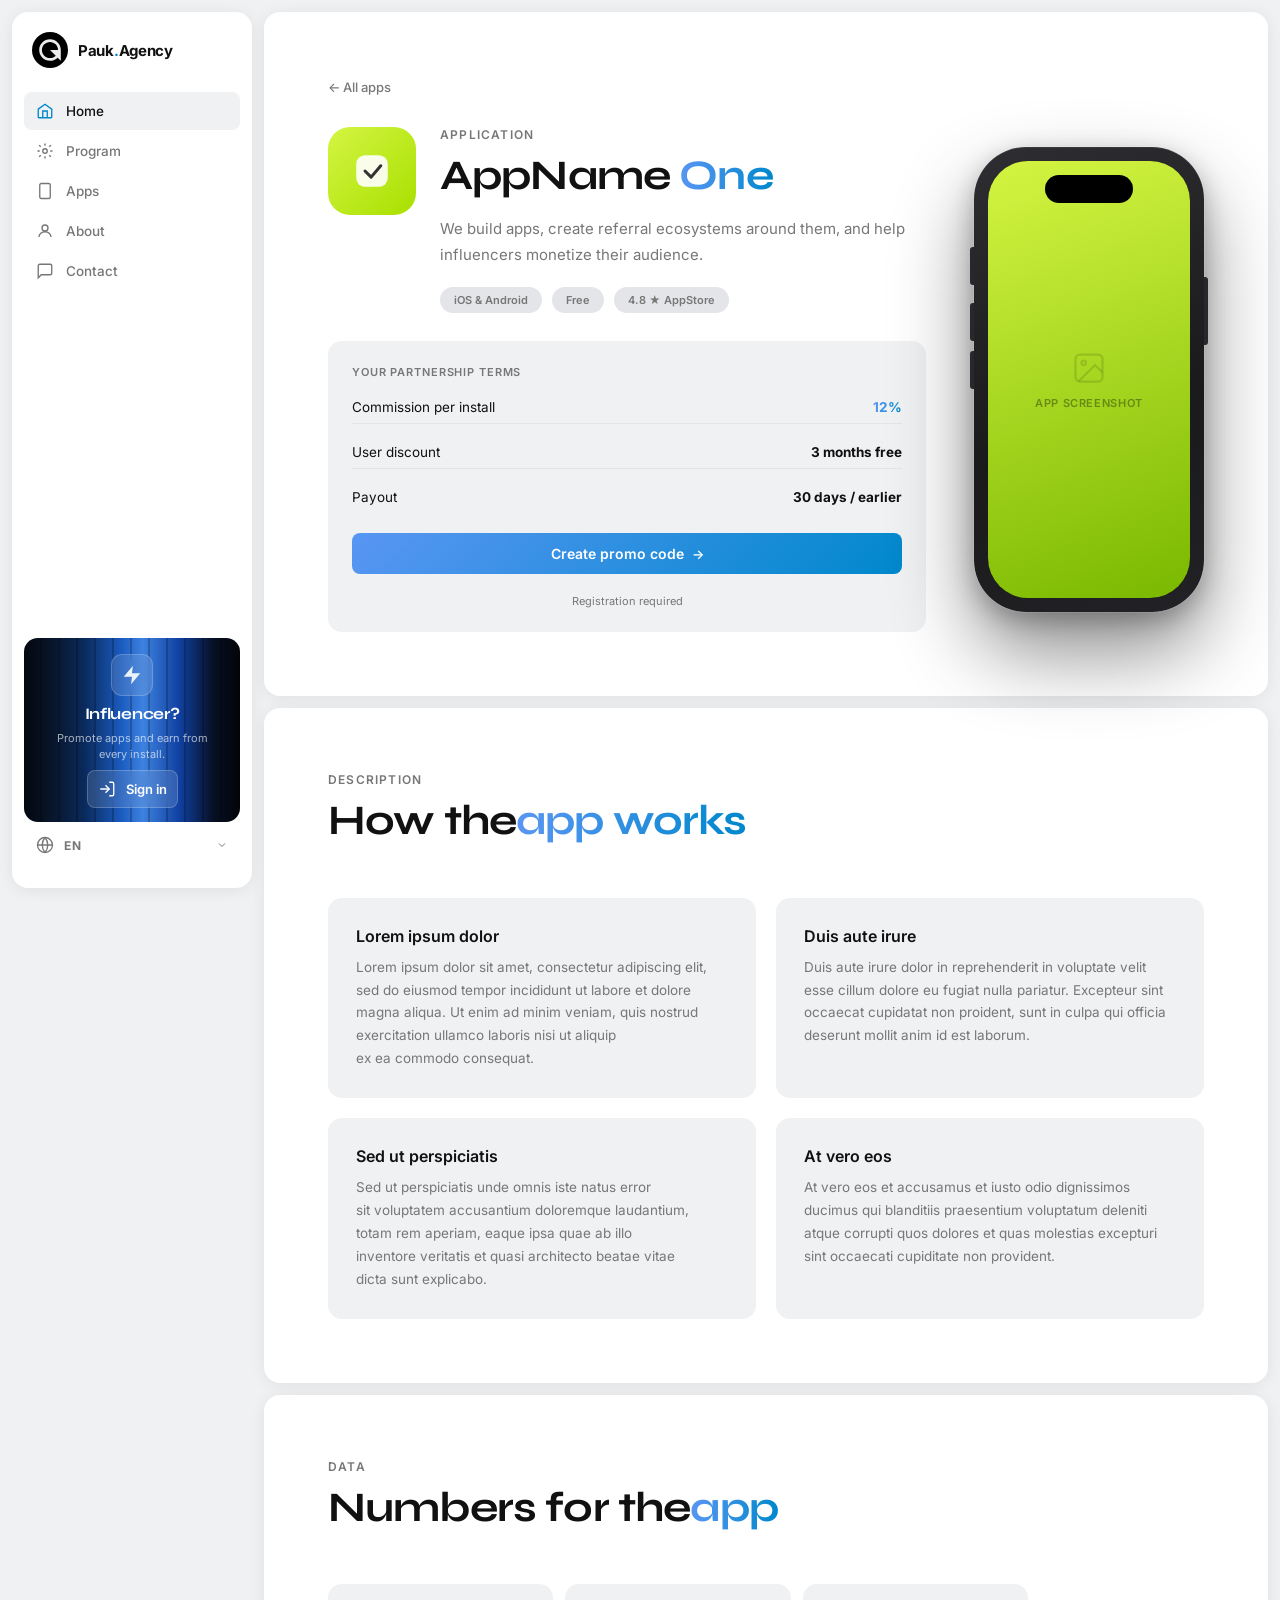
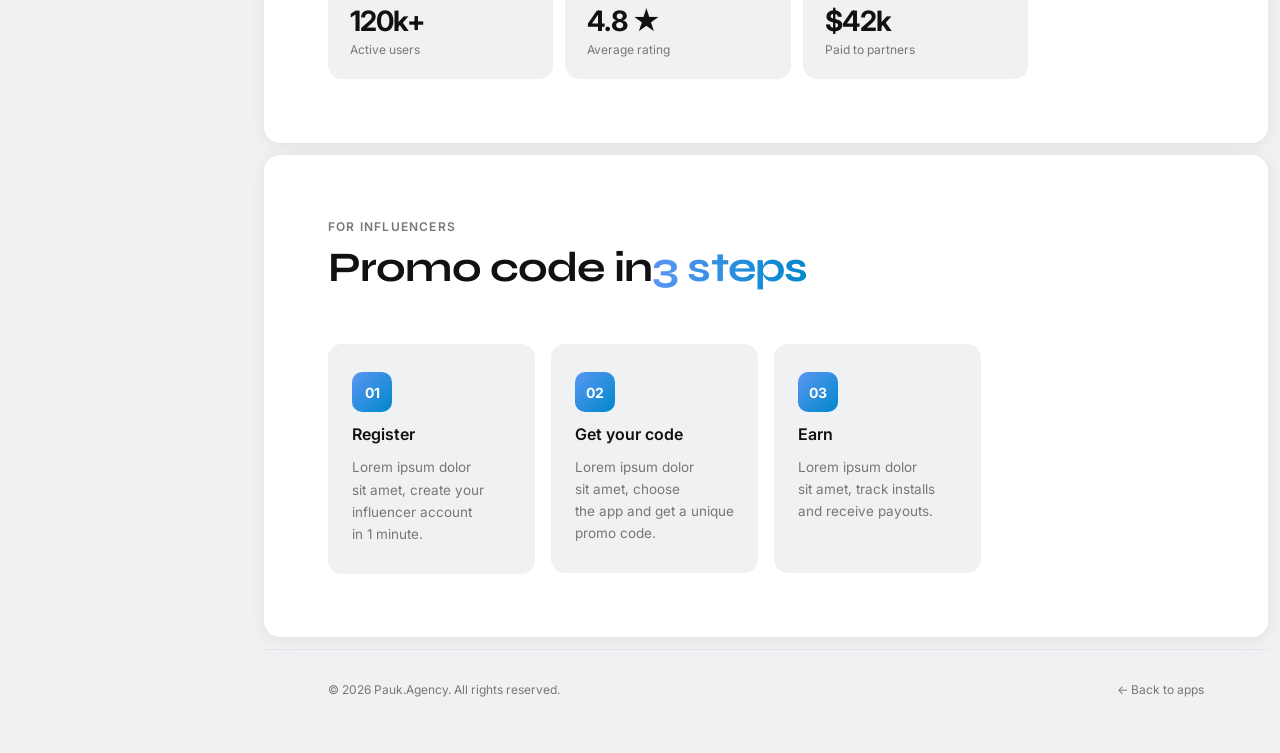
==== pages/app-detail.html @ e1226ea1 "app-detail: iPhone mockup right column, promo-block below title" ====
<!DOCTYPE html>
<html lang="ru">
<head>
  <meta charset="UTF-8" />
  <meta name="viewport" content="width=device-width, initial-scale=1.0" />
  <title>AppName One — Pauk.Agency</title>
  <link rel="stylesheet" href="../css/style.css" />
  <link href="https://fonts.googleapis.com/css2?family=Inter:wght@300;400;500;600;700&family=Syne:wght@600;700;800&display=swap" rel="stylesheet" />
</head>
<body>

  <aside class="sidebar" id="sidebar"></aside>
  <div class="sidebar-backdrop" id="sidebarBackdrop"></div>

  <button class="burger" id="burgerBtn"><span></span><span></span><span></span></button>

  <main class="main" id="main">

    <!-- APP HERO -->
    <section class="section app-detail-hero">
      <a href="apps.html" class="back-link" data-i18n="back_link">← Все приложения</a>
      <div class="app-detail-hero__inner">
        <div class="app-detail-hero__left">
          <div class="app-detail-hero__top">
            <div class="app-detail-icon" style="background:linear-gradient(135deg,#d4f542,#a8e000);">
              <svg viewBox="0 0 64 64" fill="none"><rect x="14" y="14" width="36" height="36" rx="10" fill="white" opacity=".9"/><path d="M24 32l7 7 11-13" stroke="#333" stroke-width="3.5" stroke-linecap="round" stroke-linejoin="round"/></svg>
            </div>
            <div>
              <p class="section__eyebrow" data-i18n="app_detail_eyebrow">Приложение</p>
              <h1 class="section__title">AppName <span class="accent-gradient">One</span></h1>
              <p class="app-detail-hero__desc" data-i18n="hero_sub">Lorem ipsum dolor sit amet, consectetur adipiscing elit, sed do eiusmod tempor incididunt ut labore et dolore magna aliqua. Ut enim ad minim veniam, quis nostrud exercitation.</p>
              <div style="display:flex;gap:10px;margin-top:20px;flex-wrap:wrap;">
                <span class="badge" style="padding:6px 14px;" data-i18n="app_detail_badge1">iOS & Android</span>
                <span class="badge" style="padding:6px 14px;" data-i18n="app_detail_badge2">Бесплатно</span>
                <span class="badge" style="padding:6px 14px;" data-i18n="app_detail_badge3">4.8 ★ AppStore</span>
              </div>
            </div>
          </div>
          <div class="promo-block">
            <p class="promo-block__label" data-i18n="promo_block_label">Ваши условия партнёрства</p>
            <div class="promo-block__row">
              <span data-i18n="promo_commission_label">Комиссия за установку</span>
              <strong class="accent-gradient" data-i18n="promo_commission_val">12%</strong>
            </div>
            <div class="promo-block__row">
              <span data-i18n="promo_discount_label">Скидка пользователю</span>
              <strong data-i18n="promo_discount_val">3 мес. бесплатно</strong>
            </div>
            <div class="promo-block__row">
              <span data-i18n="promo_payout_label">Выплата</span>
              <strong data-i18n="promo_payout_val">30 дней / раньше</strong>
            </div>
            <a href="login.html" class="btn btn--primary" style="width:100%;justify-content:center;margin-top:8px;" data-i18n="btn_create_promo">Создать промокод →</a>
            <p style="font-size:11px;color:var(--clr-text-muted);text-align:center;margin-top:8px;" data-i18n="promo_need_reg">Необходима регистрация</p>
          </div>
        </div>

        <div class="phone-mockup">
          <div class="phone-frame">
            <div class="phone-screen">
              <div class="phone-island"></div>
              <div class="phone-screenshot">
                <div class="phone-screenshot__placeholder" style="background:linear-gradient(160deg,#d4f542,#7ab800);">
                  <svg viewBox="0 0 24 24" fill="none" stroke="currentColor" stroke-width="1.5"><rect x="3" y="3" width="18" height="18" rx="3"/><circle cx="8.5" cy="8.5" r="1.5"/><path d="M21 15l-5-5L5 21"/></svg>
                  <span>App Screenshot</span>
                </div>
              </div>
            </div>
          </div>
        </div>

      </div>
    </section>

    <!-- APP DESCRIPTION -->
    <section class="section">
      <div class="section__header">
        <p class="section__eyebrow" data-i18n="how_app_eyebrow">Описание</p>
        <h2 class="section__title"><span data-i18n="how_app_title">Как работает </span><span class="accent-gradient" data-i18n="how_app_title_accent">приложение</span></h2>
      </div>
      <div class="app-detail-features">
        <div class="feature-block">
          <h3 data-i18n="feat1_title">Lorem ipsum dolor</h3>
          <p data-i18n="feat1_text">Lorem ipsum dolor sit amet, consectetur adipiscing elit, sed do eiusmod tempor incididunt ut labore et dolore magna aliqua. Ut enim ad minim veniam, quis nostrud exercitation ullamco laboris nisi ut aliquip ex ea commodo consequat.</p>
        </div>
        <div class="feature-block">
          <h3 data-i18n="feat2_title">Duis aute irure</h3>
          <p data-i18n="feat2_text">Duis aute irure dolor in reprehenderit in voluptate velit esse cillum dolore eu fugiat nulla pariatur. Excepteur sint occaecat cupidatat non proident, sunt in culpa qui officia deserunt mollit anim id est laborum.</p>
        </div>
        <div class="feature-block">
          <h3 data-i18n="feat3_title">Sed ut perspiciatis</h3>
          <p data-i18n="feat3_text">Sed ut perspiciatis unde omnis iste natus error sit voluptatem accusantium doloremque laudantium, totam rem aperiam, eaque ipsa quae ab illo inventore veritatis et quasi architecto beatae vitae dicta sunt explicabo.</p>
        </div>
        <div class="feature-block">
          <h3 data-i18n="feat4_title">At vero eos</h3>
          <p data-i18n="feat4_text">At vero eos et accusamus et iusto odio dignissimos ducimus qui blanditiis praesentium voluptatum deleniti atque corrupti quos dolores et quas molestias excepturi sint occaecati cupiditate non provident.</p>
        </div>
      </div>
    </section>

    <!-- APP STATS -->
    <section class="section">
      <div class="section__header">
        <p class="section__eyebrow" data-i18n="data_eyebrow">Данные</p>
        <h2 class="section__title"><span data-i18n="data_title">Цифры по </span><span class="accent-gradient" data-i18n="data_title_accent">приложению</span></h2>
      </div>
      <div class="hero__stats" style="grid-template-columns:repeat(3,1fr);max-width:700px;">
        <div class="stat-card"><span class="stat-card__num">120k+</span><span class="stat-card__label" data-i18n="stat_users_label">Активных пользователей</span></div>
        <div class="stat-card"><span class="stat-card__num">4.8 ★</span><span class="stat-card__label" data-i18n="stat_rating_label">Средняя оценка</span></div>
        <div class="stat-card"><span class="stat-card__num">$42k</span><span class="stat-card__label" data-i18n="stat_paid_app_label">Выплачено партнёрам</span></div>
      </div>
    </section>

    <!-- HOW PROMO WORKS -->
    <section class="section">
      <div class="section__header">
        <p class="section__eyebrow" data-i18n="influencer_eyebrow">Для инфлюенсеров</p>
        <h2 class="section__title"><span data-i18n="influencer_title">Промокод в </span><span class="accent-gradient" data-i18n="influencer_title_accent">3 шага</span></h2>
      </div>
      <div class="steps">
        <div class="step-card"><div class="step-card__num accent-gradient-bg">01</div><h3 class="step-card__title" data-i18n="step_reg_title">Зарегистрируйтесь</h3><p class="step-card__text" data-i18n="step_reg_text">Lorem ipsum dolor sit amet, создайте аккаунт инфлюенсера за 1 минуту.</p></div>
        <div class="step-card"><div class="step-card__num accent-gradient-bg">02</div><h3 class="step-card__title" data-i18n="step_code_title">Сгенерируйте код</h3><p class="step-card__text" data-i18n="step_code_text">Lorem ipsum dolor sit amet, выберите приложение и получите уникальный промокод.</p></div>
        <div class="step-card"><div class="step-card__num accent-gradient-bg">03</div><h3 class="step-card__title" data-i18n="step_earn_title">Зарабатывайте</h3><p class="step-card__text" data-i18n="step_earn_text">Lorem ipsum dolor sit amet, следите за установками и получайте выплаты.</p></div>
      </div>
    </section>

    <footer class="footer">
      <span data-i18n="footer_rights">© 2026 Pauk.Agency. Все права защищены.</span>
      <a href="apps.html" style="color:var(--clr-text-muted);" data-i18n="footer_back">← Назад к приложениям</a>
    </footer>

  </main>

  <script src="../js/sidebar.js"></script>
  <script src="../js/i18n.js"></script>
  <script src="../js/main.js"></script>
</body>
</html>
---- css/style.css ----
/* ============================================================
   PAUK.AGENCY — Main Stylesheet
   ============================================================ */

/* ---- TOKENS ---- */
:root {
  --sidebar-w: 240px;
  --sidebar-w-collapsed: 72px;

  --clr-bg: #f0f1f3;
  --clr-card: #ffffff;
  --clr-surface: #f0f1f3;
  --clr-surface-2: #e4e5e8;
  --clr-border: #e4e5e8;
  --clr-text: #111111;
  --clr-text-muted: #777777;

  --clr-accent-a: #5996f3;
  --clr-accent-b: #0088cc;
  --gradient-accent: linear-gradient(90deg, var(--clr-accent-a) 0%, var(--clr-accent-b) 100%);
  --gradient-accent-diag: linear-gradient(135deg, var(--clr-accent-a) 0%, var(--clr-accent-b) 100%);

  --font: 'Inter', system-ui, sans-serif;
  --font-heading: 'Syne', system-ui, sans-serif;

  --radius: 14px;
  --radius-sm: 8px;
  --transition: 0.22s ease;
}

/* ---- RESET ---- */
*, *::before, *::after { box-sizing: border-box; margin: 0; padding: 0; }
html { scroll-behavior: smooth; }
body {
  font-family: var(--font);
  background: var(--clr-bg);
  color: var(--clr-text);
  min-height: 100vh;
  display: flex;
  overflow-x: hidden;
}
a { text-decoration: none; color: inherit; }

/* ---- TYPOGRAPHY: prevent orphans/widows ---- */
p, li, h1, h2, h3, h4, h5 { text-wrap: pretty; }
img, svg { display: block; }
button { cursor: pointer; border: none; background: none; font-family: var(--font); }

/* ============================================================
   SIDEBAR
   ============================================================ */
.sidebar {
  position: fixed;
  top: 12px; left: 12px;
  width: var(--sidebar-w);
  height: calc(100vh - 24px);
  background: var(--clr-card);
  border-radius: 16px;
  box-shadow: 0 2px 16px rgba(0,0,0,0.07);
  display: flex;
  flex-direction: column;
  padding: 20px 0 24px;
  z-index: 100;
  overflow: hidden;
}

/* Logo */
.sidebar__logo {
  display: flex;
  align-items: center;
  gap: 10px;
  padding: 0 20px 24px;
  white-space: nowrap;
  overflow: hidden;
}

.logo-mark {
  flex-shrink: 0;
  width: 36px;
  height: 36px;
  object-fit: contain;
  display: block;
}

.logo-text {
  font-size: 15px;
  font-weight: 700;
  letter-spacing: -0.3px;
}
.logo-dot { color: var(--clr-accent-b); }

/* Nav */
.sidebar__nav {
  display: flex;
  flex-direction: column;
  gap: 2px;
  padding: 0 12px;
  flex: 1;
}

.nav-item {
  display: flex;
  align-items: center;
  gap: 12px;
  padding: 10px 12px;
  border-radius: var(--radius-sm);
  color: var(--clr-text-muted);
  font-size: 13.5px;
  font-weight: 500;
  transition: background var(--transition), color var(--transition);
  white-space: nowrap;
  overflow: hidden;
}

.nav-item:hover {
  background: var(--clr-surface);
  color: var(--clr-text);
}

.nav-item.active {
  background: var(--clr-surface);
  color: var(--clr-text);
}

.nav-item.active .nav-icon {
  stroke: var(--clr-accent-b);
}

.nav-icon {
  flex-shrink: 0;
  width: 18px;
  height: 18px;
}

.nav-label {
  flex: 1;
}

/* Divider */
.sidebar__divider {
  height: 1px;
  background: var(--clr-border);
  margin: 16px 20px;
}

/* Influencer block */
.sidebar__influencer {
  margin: 0 12px;
  padding: 16px 14px 14px;
  background: none;
  border-radius: var(--radius);
  overflow: hidden;
  position: relative;
  flex-shrink: 0;
  display: flex;
  flex-direction: column;
  align-items: center;
  text-align: center;
  gap: 8px;
}

.sidebar__influencer::before {
  content: '';
  position: absolute;
  inset: 0;
  z-index: 0;
  background:
    linear-gradient(transparent, transparent),
    repeating-linear-gradient(
      90deg,
      transparent 0px,
      transparent 16px,
      rgba(0,0,0,0.22) 16px,
      rgba(0,0,0,0.22) 18px
    ),
    linear-gradient(
      90deg,
      #04080f 0%,
      #081428 12%,
      #0a2a5c 28%,
      #1a5bbf 45%,
      #3d82e0 55%,
      #1040a0 72%,
      #060f22 88%,
      #020509 100%
    );
  background-position: 0 0, 0 0, 0 0;
  animation: stripes-drift 1s linear infinite;
}

.sidebar__influencer > * {
  position: relative;
  z-index: 1;
}

.influencer__icon {
  width: 42px;
  height: 42px;
  background: rgba(255,255,255,0.12);
  backdrop-filter: blur(6px);
  -webkit-backdrop-filter: blur(6px);
  border: 1px solid rgba(255,255,255,0.18);
  border-radius: 11px;
  display: flex;
  align-items: center;
  justify-content: center;
  flex-shrink: 0;
}

.sidebar__influencer-label {
  font-family: var(--font-heading);
  font-size: 16px;
  font-weight: 700;
  color: #fff;
  letter-spacing: -0.3px;
  line-height: 1.2;
}

.sidebar__influencer-desc {
  font-size: 11px;
  color: rgba(255,255,255,0.65);
  line-height: 1.4;
}

.btn-login {
  display: flex;
  align-items: center;
  gap: 10px;
  padding: 9px 10px;
  border-radius: var(--radius-sm);
  background: rgba(255,255,255,0.12);
  border: 1px solid rgba(255,255,255,0.20);
  backdrop-filter: blur(6px);
  -webkit-backdrop-filter: blur(6px);
  color: #fff;
  font-size: 13px;
  font-weight: 600;
  white-space: nowrap;
  overflow: hidden;
  transition: background var(--transition);
}
.btn-login svg { stroke: #fff; flex-shrink: 0; }
.btn-login:hover { background: rgba(255,255,255,0.24); }

/* ============================================================
   MAIN CONTENT
   ============================================================ */
.main {
  margin: 12px 12px 12px calc(var(--sidebar-w) + 24px);
  flex: 1;
  min-width: 0;
  display: flex;
  flex-direction: column;
  gap: 12px;
  padding-bottom: 12px;
  background: transparent;
}

.section {
  padding: 64px 64px;
  background: var(--clr-card);
  border-radius: 16px;
  box-shadow: 0 2px 16px rgba(0,0,0,0.07);
}

.section:last-of-type { margin-bottom: 0; }

/* ============================================================
   ACCENT UTILITIES
   ============================================================ */
.accent-gradient {
  background: var(--gradient-accent);
  -webkit-background-clip: text;
  -webkit-text-fill-color: transparent;
  background-clip: text;
}

.accent-gradient-bg {
  background: var(--gradient-accent-diag);
  -webkit-background-clip: unset !important;
  -webkit-text-fill-color: unset !important;
  background-clip: unset !important;
  color: #fff !important;
}

/* ============================================================
   BUTTONS
   ============================================================ */
.btn {
  display: inline-flex;
  align-items: center;
  justify-content: center;
  gap: 8px;
  padding: 12px 24px;
  border-radius: var(--radius-sm);
  font-size: 14px;
  font-weight: 600;
  transition: opacity var(--transition), filter var(--transition);
}
.btn:hover { opacity: 0.92; filter: brightness(1.08); }
.btn:active { opacity: 0.8; filter: brightness(0.95); }

/* Arrow nudge on navigation link-buttons */
a.btn::after {
  content: '\2192';
  font-size: 13px;
  display: inline-block;
  transition: transform var(--transition);
}
a.btn:hover::after { transform: translateX(4px); }

.btn--primary {
  background: var(--gradient-accent-diag);
  color: #fff;
}

.btn--ghost {
  background: transparent;
  color: var(--clr-text);
  border: 1px solid var(--clr-border);
}
.btn--ghost:hover { background: var(--clr-surface); opacity: 1; }

/* ============================================================
   SECTION HEADER
   ============================================================ */
.section__header {
  max-width: 620px;
  margin-bottom: 52px;
}

.section__eyebrow {
  font-size: 12px;
  font-weight: 600;
  letter-spacing: 0.1em;
  text-transform: uppercase;
  color: var(--clr-text-muted);
  margin-bottom: 10px;
}

.section__title {
  font-family: var(--font-heading);
  font-size: clamp(28px, 3.5vw, 42px);
  font-weight: 700;
  line-height: 1.15;
  letter-spacing: -0.02em;
  margin-bottom: 16px;
}

.section__desc {
  font-size: 15px;
  color: var(--clr-text-muted);
  line-height: 1.7;
}

/* ============================================================
   HERO
   ============================================================ */
.hero {
  display: flex;
  flex-direction: column;
  gap: 24px;
  position: relative;
  overflow: hidden;
  background: none;
  color: #fff;
}

/* ---- Hero animated background ---- */
.hero::before {
  content: '';
  position: absolute;
  inset: 0;
  z-index: 0;
  border-radius: inherit;
  background:
    /* Text legibility: darken the area where text sits */
    linear-gradient(to right, rgba(0,0,0,0.42) 0%, rgba(0,0,0,0.18) 40%, transparent 68%),
    /* Vertical stripe texture */
    repeating-linear-gradient(
      90deg,
      transparent 0px,
      transparent 16px,
      rgba(0,0,0,0.22) 16px,
      rgba(0,0,0,0.22) 18px
    ),
    /* Main colour gradient */
    linear-gradient(
      90deg,
      #04080f 0%,
      #081428 12%,
      #0a2a5c 28%,
      #1a5bbf 45%,
      #3d82e0 55%,
      #1040a0 72%,
      #060f22 88%,
      #020509 100%
    );
  background-position: 0 0, 0 0, 0 0;
  animation: stripes-drift 1s linear infinite;
}

@keyframes stripes-drift {
  from { background-position: 0 0,   0 0, 0 0; }
  to   { background-position: 0 0, 18px 0, 0 0; }
}

/* Lift all hero content above pseudo-elements */
.hero > * {
  position: relative;
  z-index: 1;
}

/* ---- Hero dark-skin overrides ---- */
.hero .hero__tag {
  background: rgba(255,255,255,0.13);
  color: rgba(255,255,255,0.72);
  border: 1px solid rgba(255,255,255,0.15);
}

.hero .hero__sub {
  color: rgba(255,255,255,0.68);
}

.hero .stat-card {
  background: rgba(255,255,255,0.09);
  border: 1px solid rgba(255,255,255,0.14);
  backdrop-filter: blur(4px);
}

.hero .stat-card__num { color: #fff; }
.hero .stat-card__label { color: rgba(255,255,255,0.55); }

.hero .btn--ghost {
  color: rgba(255,255,255,0.88);
  border-color: rgba(255,255,255,0.3);
}
.hero .btn--ghost:hover {
  background: rgba(255,255,255,0.12);
  border-color: rgba(255,255,255,0.5);
  opacity: 1;
}

/* ---- Highlighter ---- */
.hero__marker {
  display: inline;
  color: #fff;
  -webkit-text-fill-color: #fff;
  background: linear-gradient(rgba(89,150,243,0.42), rgba(89,150,243,0.42)) no-repeat left center;
  background-size: 0% 100%;
  -webkit-box-decoration-break: clone;
  box-decoration-break: clone;
  padding: 3px 10px 5px;
  border-radius: 5px;
  animation: highlighter-sweep 0.55s cubic-bezier(0.4, 0, 0.2, 1) forwards 0.5s;
}

@keyframes highlighter-sweep {
  to { background-size: 100% 100%; }
}

.hero__tag {
  display: inline-block;
  padding: 5px 14px;
  border-radius: 100px;
  background: var(--clr-surface);
  font-size: 11px;
  font-weight: 600;
  letter-spacing: 0.12em;
  text-transform: uppercase;
  color: var(--clr-text-muted);
  width: fit-content;
}

.hero__title {
  font-family: var(--font-heading);
  font-size: clamp(24px, 3.5vw, 46px);
  font-weight: 700;
  line-height: 1.15;
  letter-spacing: -0.02em;
  max-width: 900px;
}

.hero__sub {
  max-width: 520px;
  font-size: 16px;
  color: var(--clr-text-muted);
  line-height: 1.7;
}

.hero__actions {
  display: flex;
  gap: 12px;
  flex-wrap: wrap;
}

.hero__stats {
  display: grid;
  grid-template-columns: repeat(4, 1fr);
  gap: 12px;
  margin-top: 12px;
}

.stat-card {
  background: var(--clr-surface);
  border-radius: var(--radius);
  padding: 20px 22px;
  display: flex;
  flex-direction: column;
  gap: 4px;
}

.stat-card__num {
  font-size: 28px;
  font-weight: 700;
  letter-spacing: -0.03em;
}

.stat-card__label {
  font-size: 12px;
  color: var(--clr-text-muted);
  line-height: 1.4;
}

/* ============================================================
   STEPS
   ============================================================ */
.steps {
  display: grid;
  grid-template-columns: repeat(4, 1fr);
  gap: 16px;
}

.step-card {
  background: var(--clr-surface);
  border-radius: var(--radius);
  padding: 28px 24px;
  display: flex;
  flex-direction: column;
  gap: 12px;
  transition: transform var(--transition);
}

.step-card:hover { transform: translateY(-3px); }

.step-card__num {
  display: inline-flex;
  align-items: center;
  justify-content: center;
  width: 40px;
  height: 40px;
  border-radius: 10px;
  font-size: 14px;
  font-weight: 700;
}

.step-card__title {
  font-size: 16px;
  font-weight: 600;
}

.step-card__text {
  font-size: 13.5px;
  color: var(--clr-text-muted);
  line-height: 1.65;
}

.step-card__arrow { display: none; }

/* ============================================================
   APPS GRID
   ============================================================ */
.apps-grid {
  display: grid;
  grid-template-columns: repeat(2, 1fr);
  gap: 16px;
}

.app-card {
  background: var(--clr-surface);
  border-radius: var(--radius);
  overflow: hidden;
  display: flex;
  align-items: stretch;
  min-height: 350px;
  transition: transform var(--transition), box-shadow var(--transition);
}

.app-card:hover {
  transform: translateY(-3px);
  box-shadow: 0 12px 40px rgba(0,0,0,0.07);
}

/* Vertical photo column */
.app-card__photo {
  flex-shrink: 0;
  width: 250px;
  display: flex;
  align-items: center;
  justify-content: center;
}

.app-card__photo svg {
  width: 60px;
  height: 60px;
}

.app-card__photo--ghost {
  background: var(--clr-surface-2);
  color: var(--clr-text-muted);
}

.app-card__body {
  flex: 1;
  padding: 22px 22px 20px;
  display: flex;
  flex-direction: column;
  gap: 8px;
  min-width: 0;
}

.app-card__name {
  font-size: 16px;
  font-weight: 700;
  letter-spacing: -0.01em;
}

.app-card__desc {
  font-size: 13px;
  color: var(--clr-text-muted);
  line-height: 1.6;
  flex: 1;
}

.app-card__footer {
  display: flex;
  align-items: center;
  justify-content: space-between;
  margin-top: 4px;
}

.app-card__more {
  font-size: 13px;
  font-weight: 600;
  color: var(--clr-accent-b);
  transition: color var(--transition);
}

.app-card:hover .app-card__more { color: var(--clr-accent-a); }

.app-card__platforms {
  display: flex;
  gap: 5px;
}

.platform-badge {
  width: 26px;
  height: 26px;
  background: var(--clr-surface-2);
  border-radius: 7px;
  display: flex;
  align-items: center;
  justify-content: center;
  color: var(--clr-text-muted);
}

.platform-badge svg { width: 14px; height: 14px; }

/* Backward compat */
.badge {
  display: inline-flex;
  padding: 3px 10px;
  border-radius: 100px;
  font-size: 11px;
  font-weight: 600;
  background: var(--clr-surface-2);
  color: var(--clr-text-muted);
}

.app-card--cta {
  border: 1.5px dashed var(--clr-border);
  background: transparent;
}

/* ---- Partner/CTA card ---- */
.app-card--partner {
  background: none;
  border: none;
  position: relative;
  cursor: default;
}

.app-card--partner::before {
  content: '';
  position: absolute;
  inset: 0;
  z-index: 0;
  border-radius: inherit;
  background:
    linear-gradient(to right, rgba(0,0,0,0.45) 0%, rgba(0,0,0,0.15) 45%, transparent 70%),
    repeating-linear-gradient(
      90deg,
      transparent 0px,
      transparent 16px,
      rgba(0,0,0,0.22) 16px,
      rgba(0,0,0,0.22) 18px
    ),
    linear-gradient(
      90deg,
      #04080f 0%,
      #081428 12%,
      #0a2a5c 28%,
      #1a5bbf 45%,
      #3d82e0 55%,
      #1040a0 72%,
      #060f22 88%,
      #020509 100%
    );
  background-position: 0 0, 0 0, 0 0;
  animation: stripes-drift 1s linear infinite;
}

.app-card--partner > * {
  position: relative;
  z-index: 1;
}

.app-card__photo--partner {
  width: 250px;
  flex-shrink: 0;
  color: rgba(255,255,255,0.6);
}

.partner-title {
  color: #fff !important;
  font-family: var(--font-heading) !important;
  font-size: 20px !important;
  font-weight: 700 !important;
  line-height: 1.25 !important;
  letter-spacing: -0.02em !important;
}

.partner-desc {
  color: rgba(255,255,255,0.6) !important;
}

.partner-form {
  display: flex;
  flex-direction: column;
  gap: 7px;
  margin-top: 2px;
}

.partner-input {
  width: 100%;
  padding: 9px 14px;
  border-radius: var(--radius-sm);
  background: rgba(255,255,255,0.10);
  border: 1px solid rgba(255,255,255,0.18);
  backdrop-filter: blur(6px);
  -webkit-backdrop-filter: blur(6px);
  color: #fff;
  font-family: var(--font);
  font-size: 13px;
  outline: none;
  transition: border-color var(--transition), background var(--transition);
}

.partner-input::placeholder { color: rgba(255,255,255,0.42); }
.partner-input:focus {
  border-color: rgba(255,255,255,0.48);
  background: rgba(255,255,255,0.16);
}

.partner-btn {
  width: 100%;
  padding: 10px;
  border-radius: var(--radius-sm);
  background: var(--gradient-accent-diag);
  color: #fff;
  font-family: var(--font);
  font-size: 13px;
  font-weight: 700;
  border: none;
  cursor: pointer;
  box-shadow: 0 4px 18px rgba(89,150,243,0.45);
  transition: opacity var(--transition), filter var(--transition);
}
.partner-btn:hover { opacity: 0.88; filter: brightness(1.12); }

/* ============================================================
   BENEFITS
   ============================================================ */
.benefits-grid {
  display: grid;
  grid-template-columns: repeat(4, 1fr);
  gap: 16px;
}

.benefit-card {
  background: var(--clr-surface);
  border-radius: var(--radius);
  padding: 28px 24px;
  display: flex;
  flex-direction: column;
  gap: 14px;
  transition: transform var(--transition);
}

.benefit-card:hover { transform: translateY(-3px); }

.benefit-card__icon {
  width: 40px;
  height: 40px;
  display: flex;
  align-items: center;
  justify-content: center;
  background: var(--clr-surface-2);
  border-radius: 10px;
}

.benefit-card__icon svg {
  width: 20px;
  height: 20px;
}

.benefit-card h3 {
  font-size: 15px;
  font-weight: 600;
  line-height: 1.35;
}

.benefit-card p {
  font-size: 13px;
  color: var(--clr-text-muted);
  line-height: 1.65;
}

/* ============================================================
   CONTACT
   ============================================================ */
.section--dark {
  background: none;
  color: #fff;
  position: relative;
  overflow: hidden;
  padding-bottom: 0;
}

.section--dark::before {
  content: '';
  position: absolute;
  inset: 0;
  z-index: 0;
  border-radius: inherit;
  background:
    linear-gradient(to right, rgba(0,0,0,0.42) 0%, rgba(0,0,0,0.18) 40%, transparent 68%),
    repeating-linear-gradient(
      90deg,
      transparent 0px,
      transparent 16px,
      rgba(0,0,0,0.22) 16px,
      rgba(0,0,0,0.22) 18px
    ),
    linear-gradient(
      90deg,
      #04080f 0%,
      #081428 12%,
      #0a2a5c 28%,
      #1a5bbf 45%,
      #3d82e0 55%,
      #1040a0 72%,
      #060f22 88%,
      #020509 100%
    );
  background-position: 0 0, 0 0, 0 0;
  animation: stripes-drift 1s linear infinite;
}

.section--dark > * {
  position: relative;
  z-index: 1;
}

.contact__eyebrow {
  color: rgba(255,255,255,0.55) !important;
  border-color: rgba(255,255,255,0.2);
}

.contact__title {
  color: #fff;
}

.contact__accent {
  background: var(--gradient-accent);
  -webkit-background-clip: text;
  -webkit-text-fill-color: transparent;
  background-clip: text;
}

.contact__desc {
  color: rgba(255,255,255,0.62);
}

.contact__email-btn {
  background: rgba(255,255,255,0.12);
  color: #fff;
  border: 1px solid rgba(255,255,255,0.25);
  backdrop-filter: blur(6px);
  -webkit-backdrop-filter: blur(6px);
}
.contact__email-btn:hover {
  background: rgba(255,255,255,0.22);
  opacity: 1;
}

/* Glass inputs */
.glass-input {
  width: 100%;
  padding: 12px 16px;
  border-radius: var(--radius-sm);
  background: rgba(255,255,255,0.10);
  border: 1px solid rgba(255,255,255,0.18);
  backdrop-filter: blur(8px);
  -webkit-backdrop-filter: blur(8px);
  color: #fff;
  font-family: var(--font);
  font-size: 14px;
  outline: none;
  transition: border-color var(--transition), background var(--transition);
}

.glass-input::placeholder { color: rgba(255,255,255,0.38); }

.glass-input:focus {
  border-color: rgba(255,255,255,0.5);
  background: rgba(255,255,255,0.16);
}

.glass-textarea {
  resize: vertical;
  min-height: 120px;
}

.glass-btn {
  width: 100%;
  padding: 13px;
  border-radius: var(--radius-sm);
  background: var(--gradient-accent-diag);
  color: #fff;
  font-family: var(--font);
  font-size: 14px;
  font-weight: 700;
  border: none;
  cursor: pointer;
  box-shadow: 0 4px 22px rgba(89,150,243,0.5);
  transition: opacity var(--transition), filter var(--transition);
}
.glass-btn:hover { opacity: 0.88; filter: brightness(1.12); }

.contact__copyright {
  position: relative;
  z-index: 1;
  text-align: center;
  font-size: 12px;
  color: rgba(255,255,255,0.35);
  margin-top: 44px;
  padding-top: 20px;
  padding-bottom: 20px;
  border-top: 1px solid rgba(255,255,255,0.10);
}

.contact-block {
  display: grid;
  grid-template-columns: 1fr 1fr;
  gap: 64px;
  align-items: start;
}

.contact-form {
  display: flex;
  flex-direction: column;
  gap: 12px;
}

.form-input {
  width: 100%;
  padding: 12px 16px;
  border: 1px solid var(--clr-border);
  border-radius: var(--radius-sm);
  background: var(--clr-surface);
  font-family: var(--font);
  font-size: 14px;
  color: var(--clr-text);
  outline: none;
  transition: border-color var(--transition);
}

.form-input:focus { border-color: var(--clr-accent-b); }

.form-textarea {
  resize: vertical;
  min-height: 120px;
}

/* ============================================================
   FOOTER
   ============================================================ */
.footer {
  padding: 32px 64px;
  display: flex;
  justify-content: space-between;
  align-items: center;
  border-top: 1px solid var(--clr-border);
  font-size: 12px;
  color: var(--clr-text-muted);
}

/* ============================================================
   BURGER (MOBILE)
   ============================================================ */
.burger {
  display: none;
  position: fixed;
  top: 16px;
  right: 16px;
  z-index: 300;
  flex-direction: column;
  gap: 5px;
  padding: 12px;
  background: var(--clr-card);
  border: 1px solid var(--clr-border);
  border-radius: var(--radius-sm);
  width: 48px;
  height: 48px;
  align-items: center;
  justify-content: center;
  box-shadow: 0 2px 12px rgba(0,0,0,0.10);
  cursor: pointer;
}

.burger span {
  display: block;
  width: 20px;
  height: 2px;
  background: var(--clr-text);
  border-radius: 2px;
  transition: transform var(--transition), opacity var(--transition);
}

.burger.open span:nth-child(1) { transform: translateY(7px) rotate(45deg); }
.burger.open span:nth-child(2) { opacity: 0; }
.burger.open span:nth-child(3) { transform: translateY(-7px) rotate(-45deg); }

/* Backdrop */
.sidebar-backdrop {
  display: none;
  position: fixed;
  inset: 0;
  background: rgba(0,0,0,0.45);
  z-index: 199;
  backdrop-filter: blur(2px);
  -webkit-backdrop-filter: blur(2px);
}
.sidebar-backdrop.visible { display: block; }

/* ============================================================
   APPS CATALOG (apps.html)
   ============================================================ */
.apps-catalog {
  display: grid;
  grid-template-columns: repeat(3, 1fr);
  gap: 20px;
}

.catalog-card {
  background: var(--clr-surface);
  border-radius: var(--radius);
  overflow: hidden;
  display: flex;
  flex-direction: column;
  transition: transform var(--transition), box-shadow var(--transition);
}

.catalog-card:hover {
  transform: translateY(-4px);
  box-shadow: 0 16px 48px rgba(0,0,0,0.07);
}

.catalog-card__header {
  aspect-ratio: 1 / 1;
  width: 100%;
  display: flex;
  align-items: center;
  justify-content: center;
}

.catalog-card__header svg { width: 64px; height: 64px; }

.catalog-card__body {
  padding: 22px;
  display: flex;
  flex-direction: column;
  gap: 10px;
  flex: 1;
}

.catalog-card__body > .btn {
  width: 100%;
  margin-top: auto;
}

.catalog-card__top {
  display: flex;
  align-items: center;
  justify-content: space-between;
}

.catalog-card__top h3 {
  font-size: 16px;
  font-weight: 600;
}

.catalog-card__body > p {
  font-size: 13px;
  color: var(--clr-text-muted);
  line-height: 1.6;
}

.catalog-card__stats {
  display: flex;
  gap: 16px;
  padding: 14px 0;
  border-top: 1px solid var(--clr-border);
  border-bottom: 1px solid var(--clr-border);
}

.catalog-card__stats > div {
  display: flex;
  flex-direction: column;
  gap: 2px;
}

.cs-num {
  font-size: 18px;
  font-weight: 700;
  letter-spacing: -0.02em;
}

.cs-label {
  font-size: 11px;
  color: var(--clr-text-muted);
}

/* ============================================================
   APP DETAIL PAGE
   ============================================================ */
.back-link {
  display: inline-flex;
  align-items: center;
  gap: 6px;
  font-size: 13px;
  font-weight: 500;
  color: var(--clr-text-muted);
  margin-bottom: 32px;
  transition: color var(--transition);
}
.back-link:hover { color: var(--clr-text); }

.app-detail-hero__inner {
  display: grid;
  grid-template-columns: 1fr auto;
  gap: 48px;
  align-items: center;
}

.app-detail-hero__left {
  display: flex;
  flex-direction: column;
  gap: 28px;
}

.app-detail-hero__top {
  display: flex;
  align-items: flex-start;
  gap: 24px;
}

.app-detail-icon {
  flex-shrink: 0;
  width: 88px;
  height: 88px;
  border-radius: 22px;
  display: flex;
  align-items: center;
  justify-content: center;
}

.app-detail-icon svg { width: 56px; height: 56px; }

/* ---- Phone Mockup ---- */
.phone-mockup {
  flex-shrink: 0;
  align-self: center;
}

.phone-frame {
  width: 230px;
  background: linear-gradient(160deg, #2e2e32 0%, #1a1a1c 60%, #222226 100%);
  border-radius: 52px;
  padding: 14px;
  box-shadow:
    0 0 0 1px rgba(255,255,255,0.10),
    inset 0 1px 0 rgba(255,255,255,0.06),
    0 40px 80px rgba(0,0,0,0.45),
    0 8px 24px rgba(0,0,0,0.25);
  position: relative;
}

/* Power button */
.phone-frame::before {
  content: '';
  position: absolute;
  right: -4px;
  top: 130px;
  width: 4px;
  height: 68px;
  background: #28282c;
  border-radius: 0 3px 3px 0;
}

/* Volume buttons */
.phone-frame::after {
  content: '';
  position: absolute;
  left: -4px;
  top: 100px;
  width: 4px;
  height: 38px;
  background: #28282c;
  border-radius: 3px 0 0 3px;
  box-shadow: 0 56px 0 #28282c, 0 104px 0 #28282c;
}

.phone-screen {
  background: #0a0a0a;
  border-radius: 40px;
  overflow: hidden;
  position: relative;
  aspect-ratio: 9 / 19.5;
}

.phone-island {
  position: absolute;
  top: 14px;
  left: 50%;
  transform: translateX(-50%);
  width: 88px;
  height: 28px;
  background: #000;
  border-radius: 14px;
  z-index: 3;
}

.phone-screenshot {
  position: absolute;
  inset: 0;
}

.phone-screenshot img {
  width: 100%;
  height: 100%;
  object-fit: cover;
  display: block;
}

.phone-screenshot__placeholder {
  width: 100%;
  height: 100%;
  display: flex;
  flex-direction: column;
  align-items: center;
  justify-content: center;
  gap: 10px;
  color: rgba(0,0,0,0.35);
  font-size: 11px;
  font-weight: 600;
  letter-spacing: 0.06em;
  text-transform: uppercase;
}

.phone-screenshot__placeholder svg {
  width: 36px;
  height: 36px;
  opacity: 0.35;
}

.app-detail-hero__desc {
  font-size: 15px;
  color: var(--clr-text-muted);
  line-height: 1.7;
  max-width: 500px;
  margin-top: 10px;
}

.promo-block {
  background: var(--clr-surface);
  border-radius: var(--radius);
  padding: 24px;
  display: flex;
  flex-direction: column;
  gap: 12px;
}

.promo-block__label {
  font-size: 11px;
  font-weight: 600;
  text-transform: uppercase;
  letter-spacing: 0.08em;
  color: var(--clr-text-muted);
}

.promo-block__row {
  display: flex;
  justify-content: space-between;
  align-items: center;
  font-size: 13.5px;
  padding: 8px 0;
  border-bottom: 1px solid var(--clr-border);
}

.promo-block__row:last-of-type { border-bottom: none; }

.app-detail-features {
  display: grid;
  grid-template-columns: repeat(2, 1fr);
  gap: 20px;
}

.feature-block {
  background: var(--clr-surface);
  border-radius: var(--radius);
  padding: 28px;
}

.feature-block h3 {
  font-size: 16px;
  font-weight: 600;
  margin-bottom: 10px;
}

.feature-block p {
  font-size: 13.5px;
  color: var(--clr-text-muted);
  line-height: 1.7;
}

/* ============================================================
   AUTH / LOGIN PAGE
   ============================================================ */
.auth-section {
  display: grid;
  grid-template-columns: 420px 1fr;
  gap: 64px;
  align-items: start;
  min-height: 90vh;
}

.auth-card {
  background: var(--clr-surface);
  border-radius: var(--radius);
  padding: 36px;
}

.auth-card__logo {
  display: flex;
  justify-content: center;
  margin-bottom: 20px;
}

.auth-card__title {
  font-size: 22px;
  font-weight: 700;
  text-align: center;
  margin-bottom: 8px;
}

.auth-card__sub {
  font-size: 13px;
  color: var(--clr-text-muted);
  text-align: center;
  line-height: 1.6;
  margin-bottom: 4px;
}

.auth-switch {
  font-size: 12px;
  color: var(--clr-text-muted);
  text-align: center;
  margin-top: 8px;
}

.auth-switch-btn {
  color: var(--clr-text);
  font-weight: 600;
  font-size: 12px;
  text-decoration: underline;
  cursor: pointer;
}

.dashboard-preview {
  padding-top: 4px;
}

.dashboard-preview__grid {
  display: grid;
  grid-template-columns: repeat(2, 1fr);
  gap: 12px;
  margin-bottom: 16px;
  filter: blur(4px);
  pointer-events: none;
  user-select: none;
}

.dashboard-preview__blur-note {
  display: flex;
  align-items: center;
  gap: 8px;
  font-size: 13px;
  color: var(--clr-text-muted);
  background: var(--clr-surface);
  border-radius: var(--radius-sm);
  padding: 12px 16px;
}

/* ============================================================
   FADE-UP ANIMATION
   ============================================================ */
@keyframes fadeUp {
  from { opacity: 0; transform: translateY(16px); }
  to   { opacity: 1; transform: translateY(0); }
}

/* ============================================================
   LANGUAGE SWITCHER
   ============================================================ */
.sidebar__lang {
  padding: 0 12px;
  position: relative;
  margin-top: 4px;
}

.lang-current {
  display: flex;
  align-items: center;
  gap: 10px;
  padding: 10px 12px;
  border-radius: var(--radius-sm);
  background: transparent;
  color: var(--clr-text-muted);
  font-size: 13px;
  font-weight: 500;
  width: 100%;
  white-space: nowrap;
  overflow: hidden;
  transition: background var(--transition), color var(--transition);
  cursor: pointer;
}

.lang-current:hover {
  background: var(--clr-surface);
  color: var(--clr-text);
}

.lang-current-code {
  font-size: 12px;
  font-weight: 700;
  letter-spacing: 0.05em;
  transition: opacity var(--transition);
}

.lang-chevron {
  width: 12px;
  height: 12px;
  margin-left: auto;
  flex-shrink: 0;
  transition: transform var(--transition), opacity var(--transition);
}

.lang-dropdown {
  display: none;
  position: absolute;
  bottom: calc(100% + 8px);
  left: 12px;
  right: 12px;
  background: var(--clr-bg);
  border: 1px solid var(--clr-border);
  border-radius: var(--radius);
  padding: 8px;
  box-shadow: 0 8px 32px rgba(0,0,0,0.1);
  z-index: 200;
  display: none;
}

.lang-dropdown.open {
  display: grid;
  grid-template-columns: repeat(3, 1fr);
  gap: 4px;
}

.lang-opt {
  display: flex;
  flex-direction: column;
  align-items: center;
  gap: 2px;
  padding: 8px 4px;
  border-radius: var(--radius-sm);
  cursor: pointer;
  transition: background var(--transition);
  background: transparent;
  font-family: var(--font);
}

.lang-opt:hover { background: var(--clr-surface); }

.lang-opt.active {
  background: var(--gradient-accent-diag);
}

.lang-opt > :first-child {
  font-size: 11px;
  font-weight: 700;
  letter-spacing: 0.05em;
  color: var(--clr-text);
}

.lang-opt span {
  font-size: 9px;
  color: var(--clr-text-muted);
  white-space: nowrap;
  overflow: hidden;
  text-overflow: ellipsis;
  max-width: 56px;
  text-align: center;
}

.lang-opt.active > :first-child,
.lang-opt.active span { color: #fff; }

/* ============================================================
   SCROLLBAR CUSTOM
   ============================================================ */
::-webkit-scrollbar { width: 6px; }
::-webkit-scrollbar-track { background: transparent; }
::-webkit-scrollbar-thumb { background: var(--clr-border); border-radius: 3px; }

/* ============================================================
   RESPONSIVE
   ============================================================ */
/* Tablet + mobile: sidebar hidden, burger shows overlay */
@media (max-width: 1024px) {
  .sidebar {
    display: none;
    position: fixed;
    top: 0; left: 0;
    width: 300px !important;
    height: 100vh;
    border-radius: 0 20px 20px 0;
    z-index: 200;
    box-shadow: 8px 0 32px rgba(0,0,0,0.18);
    overflow-y: auto;
  }
  .sidebar.mobile-open { display: flex; }
  .burger { display: flex; }
  .main { margin: 12px !important; }

  /* Bigger touch targets for nav items */
  .nav-item {
    padding: 14px 16px;
    font-size: 15px;
    border-radius: 12px;
  }
  .nav-icon { width: 22px; height: 22px; }
  .sidebar__nav { gap: 4px; }

  /* Influencer block more spacious */
  .sidebar__influencer { margin: auto 16px 0; padding: 20px 18px; gap: 10px; }
  .sidebar__influencer-label { font-size: 16px; }
  .sidebar__influencer-desc { font-size: 12px; }
  .btn-login { padding: 12px 14px; font-size: 14px; border-radius: 12px; }
  .sidebar__nav { flex: 0 0 auto; }
  .sidebar__lang { margin-bottom: 20px; }
  .sidebar { padding-bottom: 0; }
}

@media (max-width: 1200px) {
  .section { padding: 64px 48px; }
  .steps { grid-template-columns: repeat(2, 1fr); }
  .benefits-grid { grid-template-columns: repeat(2, 1fr); }
  .apps-catalog { grid-template-columns: repeat(2, 1fr); }
  .app-detail-hero__inner { grid-template-columns: 1fr; gap: 28px; }
  .auth-section { grid-template-columns: 1fr; }
}

@media (max-width: 900px) {
  :root { --sidebar-w: 220px; }
  .hero__stats { grid-template-columns: repeat(2, 1fr); }
  .apps-grid { grid-template-columns: 1fr; }
  .contact-block { grid-template-columns: 1fr; gap: 40px; }
  .apps-catalog { grid-template-columns: 1fr; }
  .app-detail-hero__left { flex-direction: column; }
  .app-detail-hero__top { flex-direction: column; }
  .phone-mockup { display: none; }
  .app-detail-features { grid-template-columns: 1fr; }
}

@media (max-width: 720px) {
  .section { padding: 40px 24px; }
  .footer { padding: 24px; flex-direction: column; gap: 6px; text-align: center; }
  .steps { grid-template-columns: 1fr; }
  .benefits-grid { grid-template-columns: 1fr; }
  .hero__stats { grid-template-columns: repeat(2, 1fr); }
}
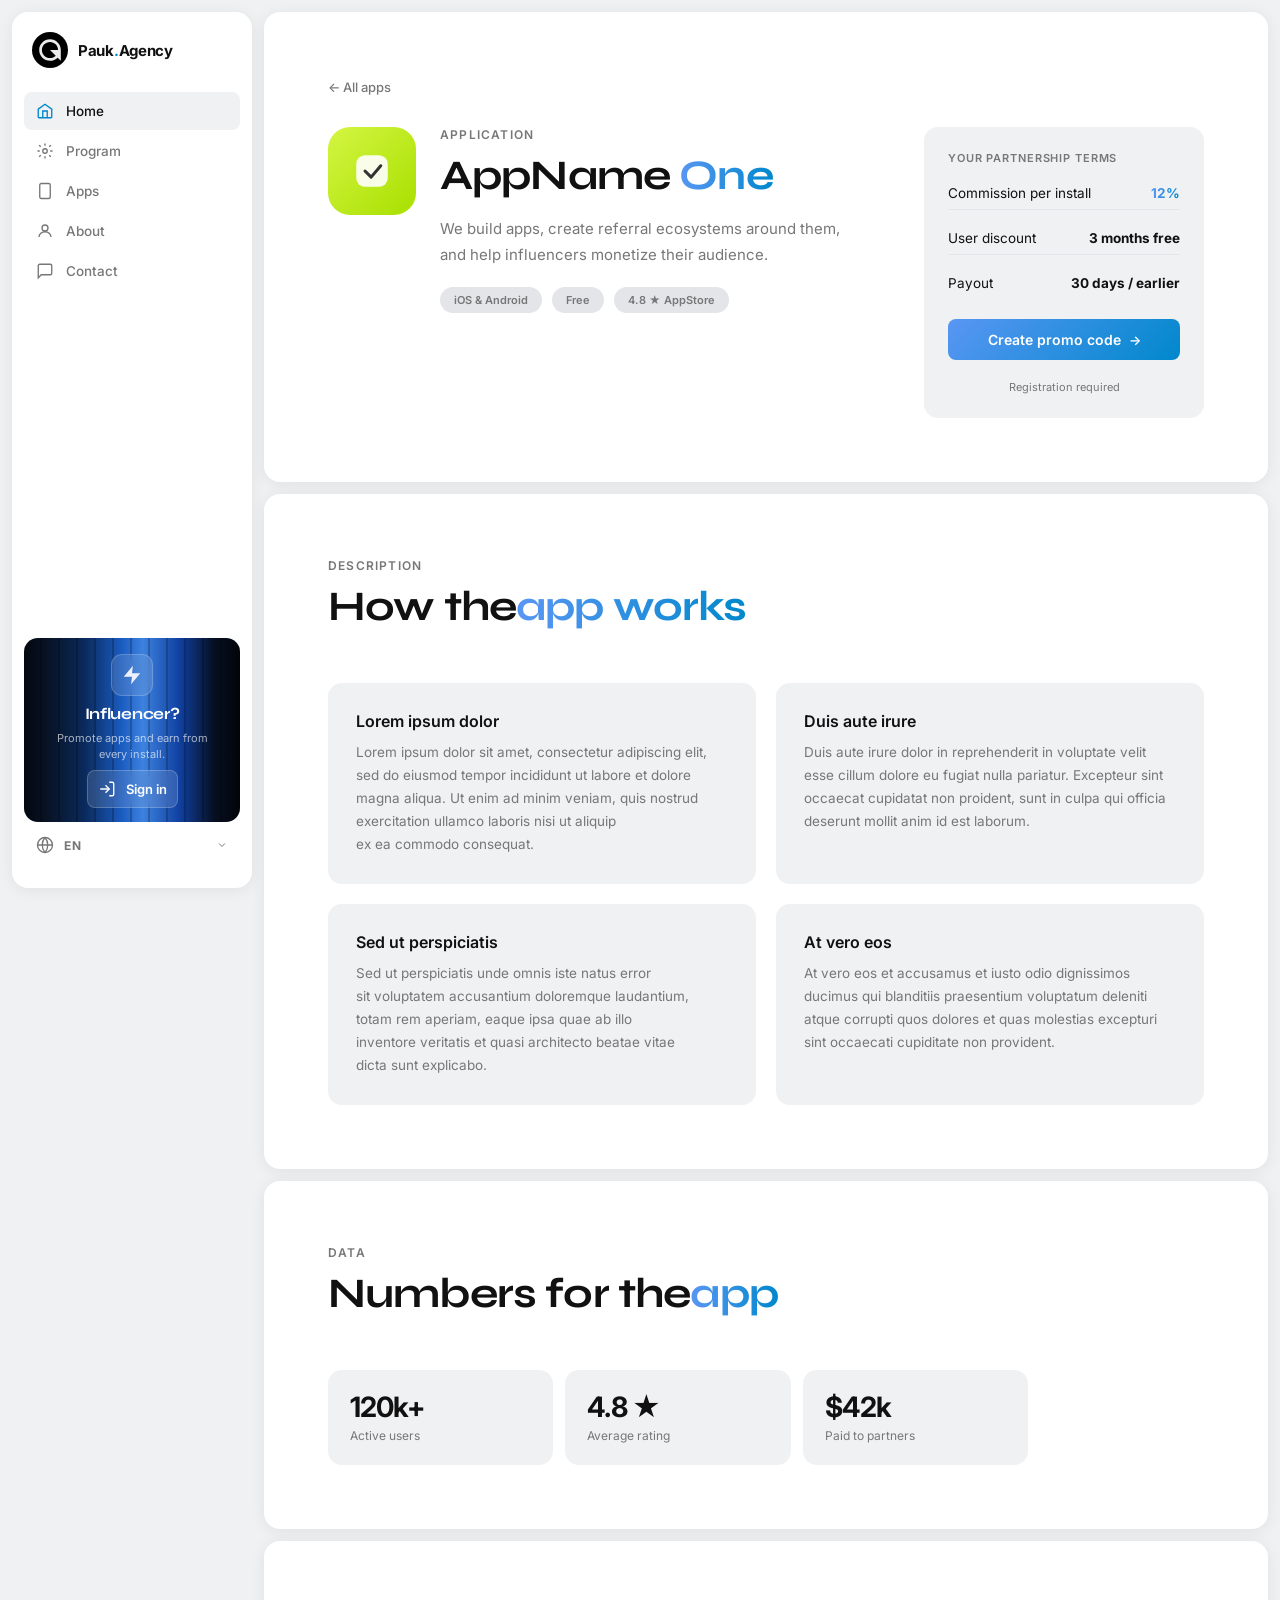
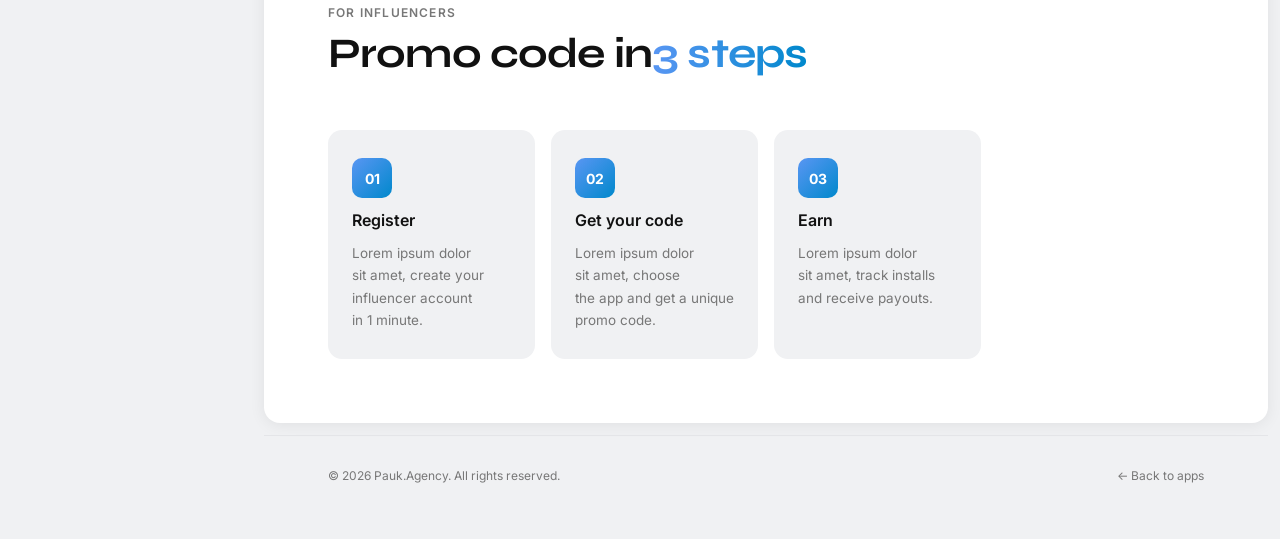
==== commit 6a6c9516: "Revert "app-detail: iPhone mockup right column, promo-block below title" This reverts commit e1226ea" ====
--- a/pages/app-detail.html
+++ b/pages/app-detail.html
@@ -21,21 +21,21 @@
       <a href="apps.html" class="back-link" data-i18n="back_link">← Все приложения</a>
       <div class="app-detail-hero__inner">
         <div class="app-detail-hero__left">
-          <div class="app-detail-hero__top">
-            <div class="app-detail-icon" style="background:linear-gradient(135deg,#d4f542,#a8e000);">
-              <svg viewBox="0 0 64 64" fill="none"><rect x="14" y="14" width="36" height="36" rx="10" fill="white" opacity=".9"/><path d="M24 32l7 7 11-13" stroke="#333" stroke-width="3.5" stroke-linecap="round" stroke-linejoin="round"/></svg>
-            </div>
-            <div>
-              <p class="section__eyebrow" data-i18n="app_detail_eyebrow">Приложение</p>
-              <h1 class="section__title">AppName <span class="accent-gradient">One</span></h1>
-              <p class="app-detail-hero__desc" data-i18n="hero_sub">Lorem ipsum dolor sit amet, consectetur adipiscing elit, sed do eiusmod tempor incididunt ut labore et dolore magna aliqua. Ut enim ad minim veniam, quis nostrud exercitation.</p>
-              <div style="display:flex;gap:10px;margin-top:20px;flex-wrap:wrap;">
-                <span class="badge" style="padding:6px 14px;" data-i18n="app_detail_badge1">iOS & Android</span>
-                <span class="badge" style="padding:6px 14px;" data-i18n="app_detail_badge2">Бесплатно</span>
-                <span class="badge" style="padding:6px 14px;" data-i18n="app_detail_badge3">4.8 ★ AppStore</span>
-              </div>
+          <div class="app-detail-icon" style="background:linear-gradient(135deg,#d4f542,#a8e000);">
+            <svg viewBox="0 0 64 64" fill="none"><rect x="14" y="14" width="36" height="36" rx="10" fill="white" opacity=".9"/><path d="M24 32l7 7 11-13" stroke="#333" stroke-width="3.5" stroke-linecap="round" stroke-linejoin="round"/></svg>
+          </div>
+          <div>
+          <p class="section__eyebrow" data-i18n="app_detail_eyebrow">Приложение</p>
+          <h1 class="section__title">AppName <span class="accent-gradient">One</span></h1>
+          <p class="app-detail-hero__desc" data-i18n="hero_sub">Lorem ipsum dolor sit amet, consectetur adipiscing elit, sed do eiusmod tempor incididunt ut labore et dolore magna aliqua. Ut enim ad minim veniam, quis nostrud exercitation.</p>
+          <div style="display:flex;gap:10px;margin-top:20px;flex-wrap:wrap;">
+            <span class="badge" style="padding:6px 14px;" data-i18n="app_detail_badge1">iOS & Android</span>
+            <span class="badge" style="padding:6px 14px;" data-i18n="app_detail_badge2">Бесплатно</span>
+            <span class="badge" style="padding:6px 14px;" data-i18n="app_detail_badge3">4.8 ★ AppStore</span>
             </div>
           </div>
+        </div>
+        <div class="app-detail-hero__cta-block">
           <div class="promo-block">
             <p class="promo-block__label" data-i18n="promo_block_label">Ваши условия партнёрства</p>
             <div class="promo-block__row">
@@ -54,21 +54,6 @@
             <p style="font-size:11px;color:var(--clr-text-muted);text-align:center;margin-top:8px;" data-i18n="promo_need_reg">Необходима регистрация</p>
           </div>
         </div>
-
-        <div class="phone-mockup">
-          <div class="phone-frame">
-            <div class="phone-screen">
-              <div class="phone-island"></div>
-              <div class="phone-screenshot">
-                <div class="phone-screenshot__placeholder" style="background:linear-gradient(160deg,#d4f542,#7ab800);">
-                  <svg viewBox="0 0 24 24" fill="none" stroke="currentColor" stroke-width="1.5"><rect x="3" y="3" width="18" height="18" rx="3"/><circle cx="8.5" cy="8.5" r="1.5"/><path d="M21 15l-5-5L5 21"/></svg>
-                  <span>App Screenshot</span>
-                </div>
-              </div>
-            </div>
-          </div>
-        </div>
-
       </div>
     </section>
 
--- a/css/style.css
+++ b/css/style.css
@@ -1171,16 +1171,10 @@
   display: grid;
   grid-template-columns: 1fr auto;
   gap: 48px;
-  align-items: center;
+  align-items: start;
 }
 
 .app-detail-hero__left {
-  display: flex;
-  flex-direction: column;
-  gap: 28px;
-}
-
-.app-detail-hero__top {
   display: flex;
   align-items: flex-start;
   gap: 24px;
@@ -1198,103 +1192,6 @@
 
 .app-detail-icon svg { width: 56px; height: 56px; }
 
-/* ---- Phone Mockup ---- */
-.phone-mockup {
-  flex-shrink: 0;
-  align-self: center;
-}
-
-.phone-frame {
-  width: 230px;
-  background: linear-gradient(160deg, #2e2e32 0%, #1a1a1c 60%, #222226 100%);
-  border-radius: 52px;
-  padding: 14px;
-  box-shadow:
-    0 0 0 1px rgba(255,255,255,0.10),
-    inset 0 1px 0 rgba(255,255,255,0.06),
-    0 40px 80px rgba(0,0,0,0.45),
-    0 8px 24px rgba(0,0,0,0.25);
-  position: relative;
-}
-
-/* Power button */
-.phone-frame::before {
-  content: '';
-  position: absolute;
-  right: -4px;
-  top: 130px;
-  width: 4px;
-  height: 68px;
-  background: #28282c;
-  border-radius: 0 3px 3px 0;
-}
-
-/* Volume buttons */
-.phone-frame::after {
-  content: '';
-  position: absolute;
-  left: -4px;
-  top: 100px;
-  width: 4px;
-  height: 38px;
-  background: #28282c;
-  border-radius: 3px 0 0 3px;
-  box-shadow: 0 56px 0 #28282c, 0 104px 0 #28282c;
-}
-
-.phone-screen {
-  background: #0a0a0a;
-  border-radius: 40px;
-  overflow: hidden;
-  position: relative;
-  aspect-ratio: 9 / 19.5;
-}
-
-.phone-island {
-  position: absolute;
-  top: 14px;
-  left: 50%;
-  transform: translateX(-50%);
-  width: 88px;
-  height: 28px;
-  background: #000;
-  border-radius: 14px;
-  z-index: 3;
-}
-
-.phone-screenshot {
-  position: absolute;
-  inset: 0;
-}
-
-.phone-screenshot img {
-  width: 100%;
-  height: 100%;
-  object-fit: cover;
-  display: block;
-}
-
-.phone-screenshot__placeholder {
-  width: 100%;
-  height: 100%;
-  display: flex;
-  flex-direction: column;
-  align-items: center;
-  justify-content: center;
-  gap: 10px;
-  color: rgba(0,0,0,0.35);
-  font-size: 11px;
-  font-weight: 600;
-  letter-spacing: 0.06em;
-  text-transform: uppercase;
-}
-
-.phone-screenshot__placeholder svg {
-  width: 36px;
-  height: 36px;
-  opacity: 0.35;
-}
-
 .app-detail-hero__desc {
   font-size: 15px;
   color: var(--clr-text-muted);
@@ -1307,6 +1204,7 @@
   background: var(--clr-surface);
   border-radius: var(--radius);
   padding: 24px;
+  min-width: 280px;
   display: flex;
   flex-direction: column;
   gap: 12px;
@@ -1609,8 +1507,6 @@
   .contact-block { grid-template-columns: 1fr; gap: 40px; }
   .apps-catalog { grid-template-columns: 1fr; }
   .app-detail-hero__left { flex-direction: column; }
-  .app-detail-hero__top { flex-direction: column; }
-  .phone-mockup { display: none; }
   .app-detail-features { grid-template-columns: 1fr; }
 }
 
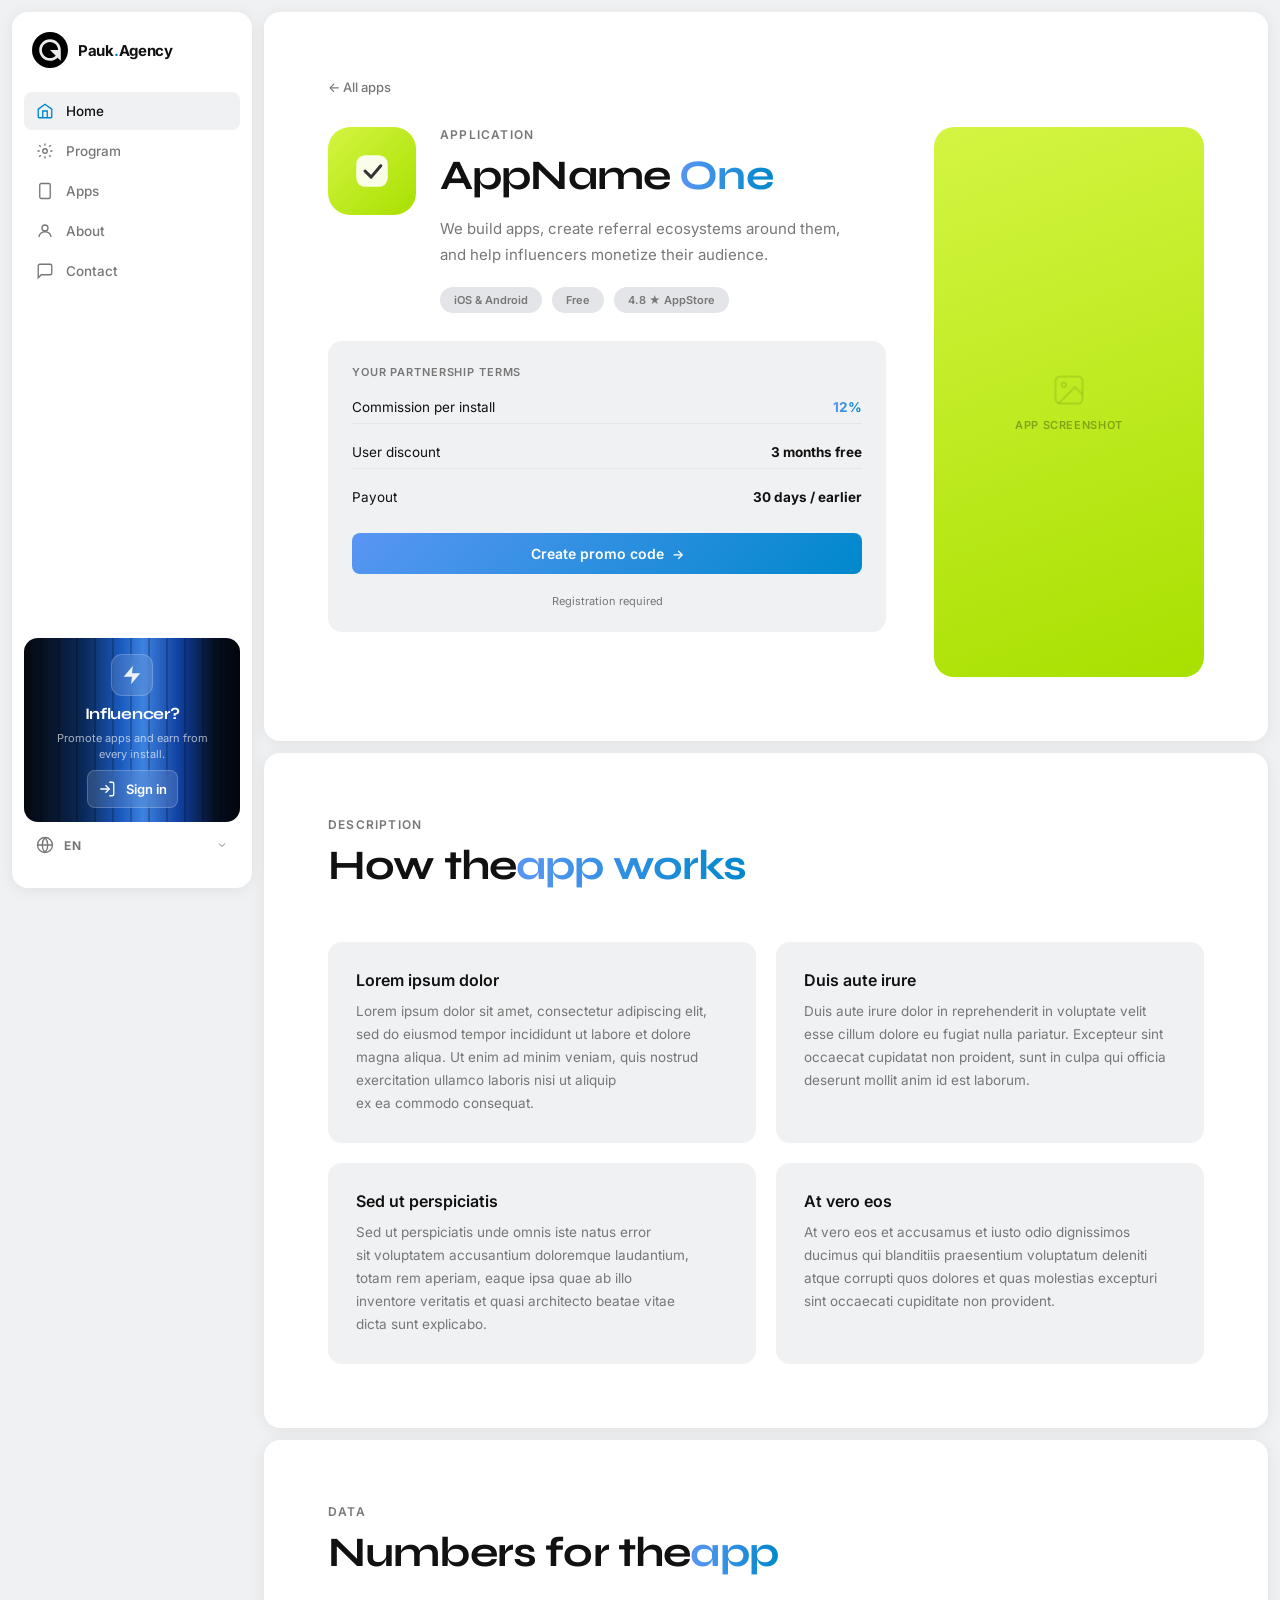
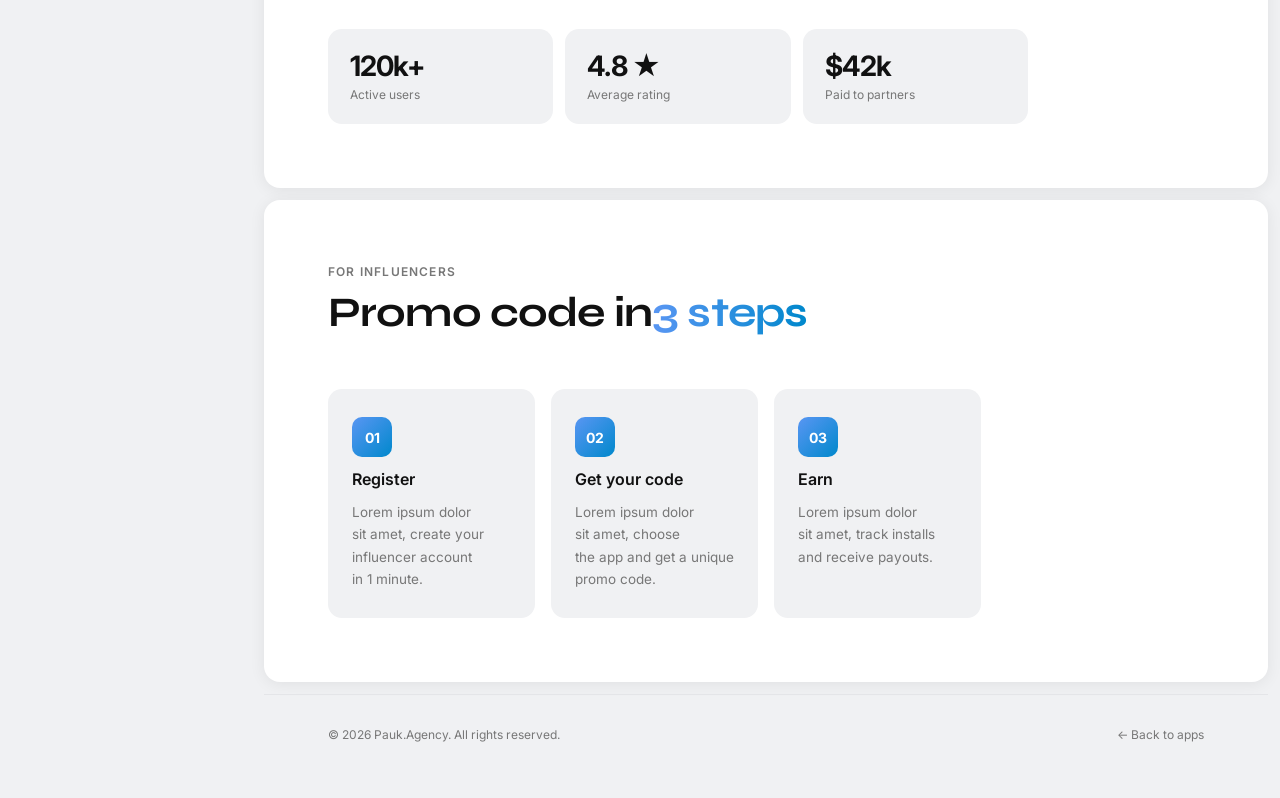
==== commit ba0b4644: "app-detail: 270x550 image right column, promo-block below title, equal edge padding" ====
--- a/pages/app-detail.html
+++ b/pages/app-detail.html
@@ -21,21 +21,21 @@
       <a href="apps.html" class="back-link" data-i18n="back_link">← Все приложения</a>
       <div class="app-detail-hero__inner">
         <div class="app-detail-hero__left">
-          <div class="app-detail-icon" style="background:linear-gradient(135deg,#d4f542,#a8e000);">
-            <svg viewBox="0 0 64 64" fill="none"><rect x="14" y="14" width="36" height="36" rx="10" fill="white" opacity=".9"/><path d="M24 32l7 7 11-13" stroke="#333" stroke-width="3.5" stroke-linecap="round" stroke-linejoin="round"/></svg>
-          </div>
-          <div>
-          <p class="section__eyebrow" data-i18n="app_detail_eyebrow">Приложение</p>
-          <h1 class="section__title">AppName <span class="accent-gradient">One</span></h1>
-          <p class="app-detail-hero__desc" data-i18n="hero_sub">Lorem ipsum dolor sit amet, consectetur adipiscing elit, sed do eiusmod tempor incididunt ut labore et dolore magna aliqua. Ut enim ad minim veniam, quis nostrud exercitation.</p>
-          <div style="display:flex;gap:10px;margin-top:20px;flex-wrap:wrap;">
-            <span class="badge" style="padding:6px 14px;" data-i18n="app_detail_badge1">iOS & Android</span>
-            <span class="badge" style="padding:6px 14px;" data-i18n="app_detail_badge2">Бесплатно</span>
-            <span class="badge" style="padding:6px 14px;" data-i18n="app_detail_badge3">4.8 ★ AppStore</span>
+          <div class="app-detail-hero__top">
+            <div class="app-detail-icon" style="background:linear-gradient(135deg,#d4f542,#a8e000);">
+              <svg viewBox="0 0 64 64" fill="none"><rect x="14" y="14" width="36" height="36" rx="10" fill="white" opacity=".9"/><path d="M24 32l7 7 11-13" stroke="#333" stroke-width="3.5" stroke-linecap="round" stroke-linejoin="round"/></svg>
+            </div>
+            <div>
+              <p class="section__eyebrow" data-i18n="app_detail_eyebrow">Приложение</p>
+              <h1 class="section__title">AppName <span class="accent-gradient">One</span></h1>
+              <p class="app-detail-hero__desc" data-i18n="hero_sub">Lorem ipsum dolor sit amet, consectetur adipiscing elit, sed do eiusmod tempor incididunt ut labore et dolore magna aliqua. Ut enim ad minim veniam, quis nostrud exercitation.</p>
+              <div style="display:flex;gap:10px;margin-top:20px;flex-wrap:wrap;">
+                <span class="badge" style="padding:6px 14px;" data-i18n="app_detail_badge1">iOS & Android</span>
+                <span class="badge" style="padding:6px 14px;" data-i18n="app_detail_badge2">Бесплатно</span>
+                <span class="badge" style="padding:6px 14px;" data-i18n="app_detail_badge3">4.8 ★ AppStore</span>
+              </div>
             </div>
           </div>
-        </div>
-        <div class="app-detail-hero__cta-block">
           <div class="promo-block">
             <p class="promo-block__label" data-i18n="promo_block_label">Ваши условия партнёрства</p>
             <div class="promo-block__row">
@@ -52,6 +52,15 @@
             </div>
             <a href="login.html" class="btn btn--primary" style="width:100%;justify-content:center;margin-top:8px;" data-i18n="btn_create_promo">Создать промокод →</a>
             <p style="font-size:11px;color:var(--clr-text-muted);text-align:center;margin-top:8px;" data-i18n="promo_need_reg">Необходима регистрация</p>
+          </div>
+        </div>
+
+        <div class="app-detail-hero__visual">
+          <div class="app-detail-hero__img">
+            <div class="app-detail-hero__img-placeholder">
+              <svg viewBox="0 0 24 24" fill="none" stroke="currentColor" stroke-width="1.5"><rect x="3" y="3" width="18" height="18" rx="3"/><circle cx="8.5" cy="8.5" r="1.5"/><path d="M21 15l-5-5L5 21"/></svg>
+              <span>App Screenshot</span>
+            </div>
           </div>
         </div>
       </div>
--- a/css/style.css
+++ b/css/style.css
@@ -1167,14 +1167,22 @@
 }
 .back-link:hover { color: var(--clr-text); }
 
+.app-detail-hero { padding-right: 0; }
+
 .app-detail-hero__inner {
   display: grid;
-  grid-template-columns: 1fr auto;
+  grid-template-columns: minmax(0, 600px) auto;
   gap: 48px;
-  align-items: start;
+  align-items: stretch;
 }
 
 .app-detail-hero__left {
+  display: flex;
+  flex-direction: column;
+  gap: 28px;
+}
+
+.app-detail-hero__top {
   display: flex;
   align-items: flex-start;
   gap: 24px;
@@ -1192,6 +1200,49 @@
 
 .app-detail-icon svg { width: 56px; height: 56px; }
 
+.app-detail-hero__visual {
+  display: flex;
+  align-items: center;
+  padding: 0 64px 0 0;
+}
+
+.app-detail-hero__img {
+  width: 270px;
+  height: 550px;
+  border-radius: 20px;
+  overflow: hidden;
+  flex-shrink: 0;
+}
+
+.app-detail-hero__img img {
+  width: 100%;
+  height: 100%;
+  object-fit: cover;
+  display: block;
+}
+
+.app-detail-hero__img-placeholder {
+  width: 100%;
+  height: 100%;
+  display: flex;
+  flex-direction: column;
+  align-items: center;
+  justify-content: center;
+  gap: 10px;
+  background: linear-gradient(160deg, #d4f542, #a8e000);
+  color: rgba(0,0,0,0.30);
+  font-size: 11px;
+  font-weight: 600;
+  letter-spacing: 0.06em;
+  text-transform: uppercase;
+}
+
+.app-detail-hero__img-placeholder svg {
+  width: 36px;
+  height: 36px;
+  opacity: 0.30;
+}
+
 .app-detail-hero__desc {
   font-size: 15px;
   color: var(--clr-text-muted);
@@ -1204,7 +1255,6 @@
   background: var(--clr-surface);
   border-radius: var(--radius);
   padding: 24px;
-  min-width: 280px;
   display: flex;
   flex-direction: column;
   gap: 12px;
@@ -1497,6 +1547,8 @@
   .benefits-grid { grid-template-columns: repeat(2, 1fr); }
   .apps-catalog { grid-template-columns: repeat(2, 1fr); }
   .app-detail-hero__inner { grid-template-columns: 1fr; gap: 28px; }
+  .app-detail-hero { padding-right: 48px; }
+  .app-detail-hero__visual { display: none; }
   .auth-section { grid-template-columns: 1fr; }
 }
 
@@ -1506,7 +1558,7 @@
   .apps-grid { grid-template-columns: 1fr; }
   .contact-block { grid-template-columns: 1fr; gap: 40px; }
   .apps-catalog { grid-template-columns: 1fr; }
-  .app-detail-hero__left { flex-direction: column; }
+  .app-detail-hero__top { flex-direction: column; }
   .app-detail-features { grid-template-columns: 1fr; }
 }
 
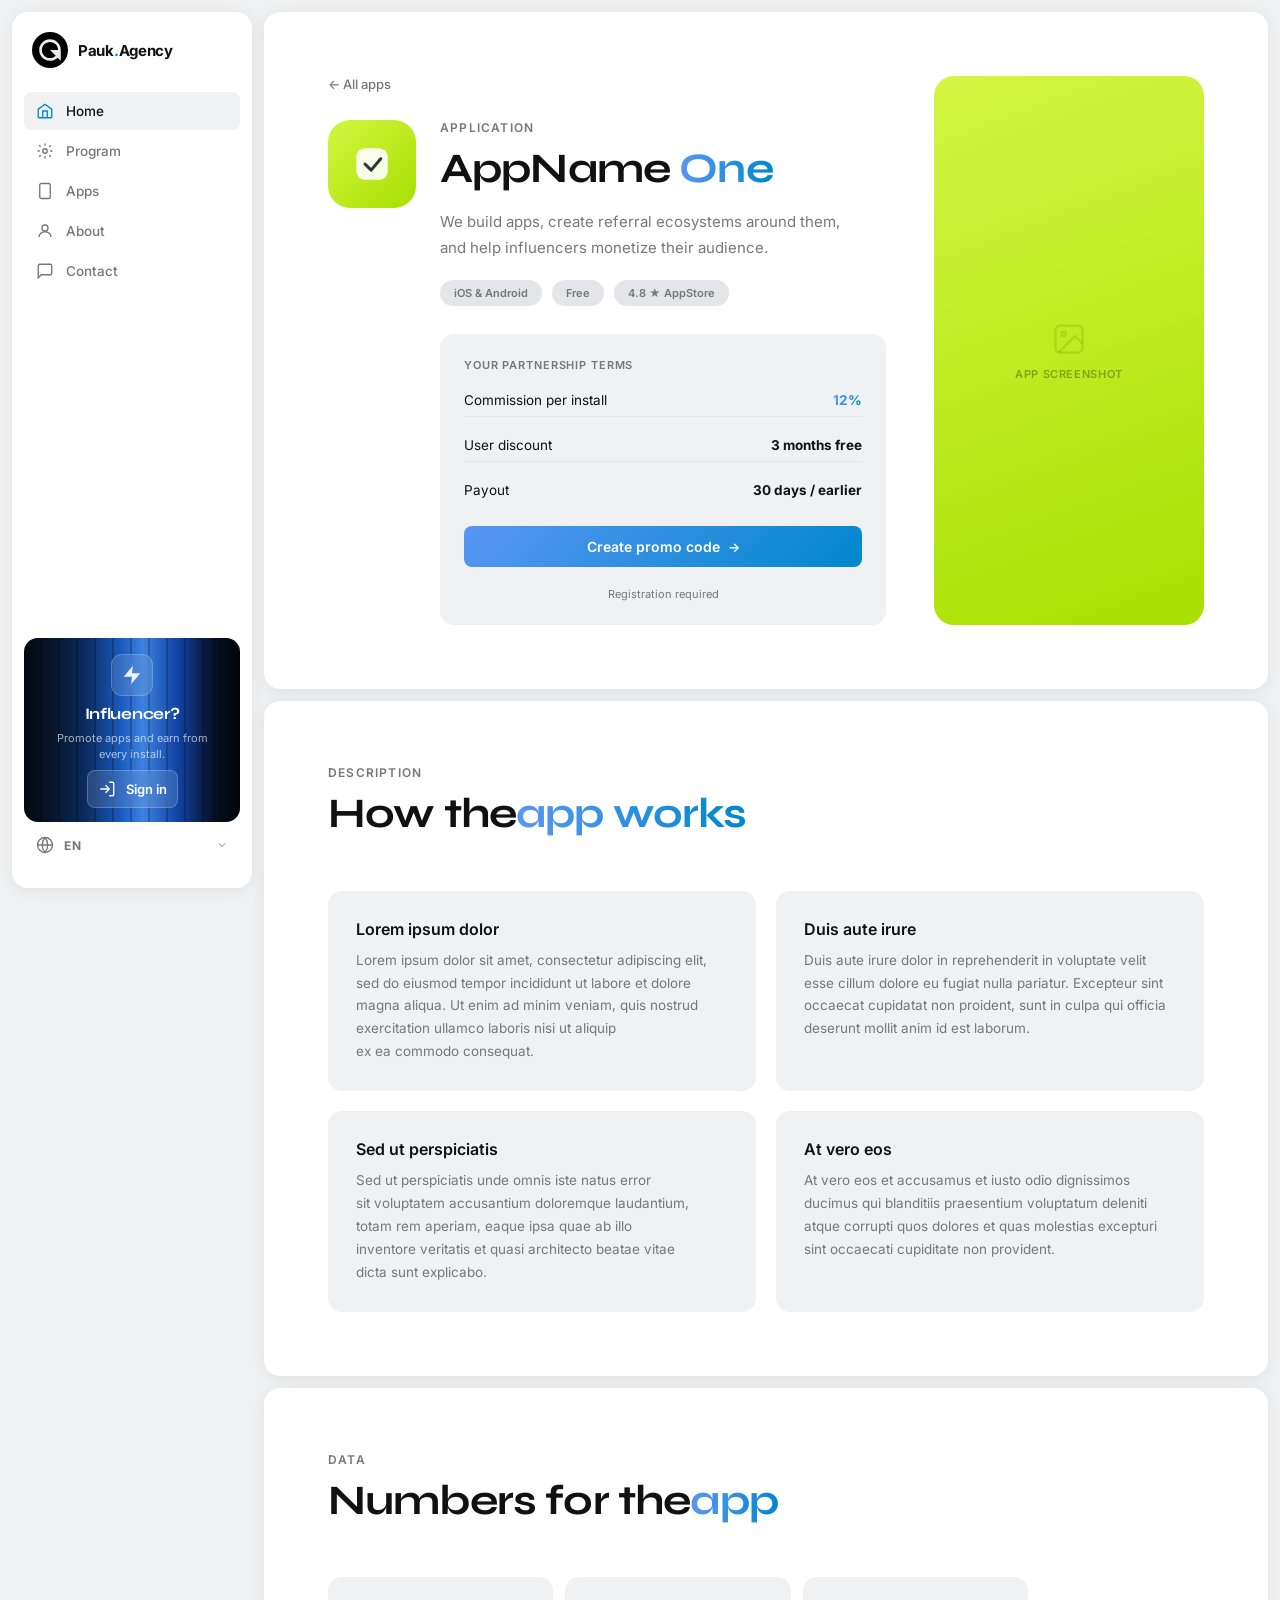
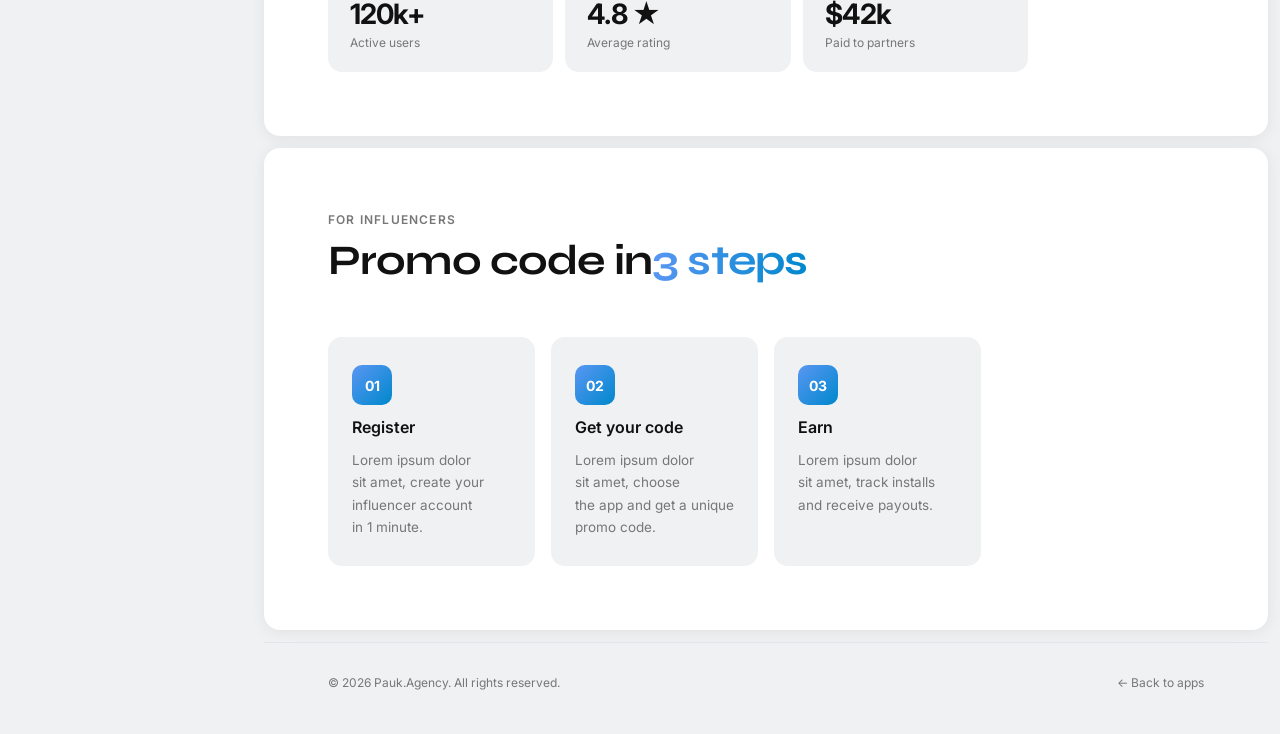
==== commit 4e03aa61: "fix: center content on wide screens, equal image padding, promo-block aligned to text" ====
--- a/pages/app-detail.html
+++ b/pages/app-detail.html
@@ -18,9 +18,9 @@
 
     <!-- APP HERO -->
     <section class="section app-detail-hero">
-      <a href="apps.html" class="back-link" data-i18n="back_link">← Все приложения</a>
       <div class="app-detail-hero__inner">
         <div class="app-detail-hero__left">
+          <a href="apps.html" class="back-link" data-i18n="back_link">← Все приложения</a>
           <div class="app-detail-hero__top">
             <div class="app-detail-icon" style="background:linear-gradient(135deg,#d4f542,#a8e000);">
               <svg viewBox="0 0 64 64" fill="none"><rect x="14" y="14" width="36" height="36" rx="10" fill="white" opacity=".9"/><path d="M24 32l7 7 11-13" stroke="#333" stroke-width="3.5" stroke-linecap="round" stroke-linejoin="round"/></svg>
--- a/css/style.css
+++ b/css/style.css
@@ -36,7 +36,7 @@
   background: var(--clr-bg);
   color: var(--clr-text);
   min-height: 100vh;
-  display: flex;
+  display: block;
   overflow-x: hidden;
 }
 a { text-decoration: none; color: inherit; }
@@ -246,13 +246,14 @@
    MAIN CONTENT
    ============================================================ */
 .main {
-  margin: 12px 12px 12px calc(var(--sidebar-w) + 24px);
-  flex: 1;
-  min-width: 0;
+  width: 100%;
+  max-width: 1700px;
+  margin: 0 auto;
+  padding: 12px 12px 12px calc(var(--sidebar-w) + 24px);
+  min-height: 100vh;
   display: flex;
   flex-direction: column;
   gap: 12px;
-  padding-bottom: 12px;
   background: transparent;
 }
 
@@ -1169,17 +1170,28 @@
 
 .app-detail-hero { padding-right: 0; }
 
+.app-detail-hero__left .back-link { margin-bottom: 0; }
+
+.app-detail-hero__left .promo-block { margin-left: calc(88px + 24px); }
+
 .app-detail-hero__inner {
   display: grid;
-  grid-template-columns: minmax(0, 600px) auto;
-  gap: 48px;
+  grid-template-columns: minmax(0, 1fr) auto;
+  gap: 0;
   align-items: stretch;
 }
 
+.app-detail-hero__visual {
+  display: flex;
+  align-items: stretch;
+  padding: 0 64px 0 0;
+}
+
 .app-detail-hero__left {
   display: flex;
   flex-direction: column;
   gap: 28px;
+  padding-right: 48px;
 }
 
 .app-detail-hero__top {
@@ -1200,18 +1212,13 @@
 
 .app-detail-icon svg { width: 56px; height: 56px; }
 
-.app-detail-hero__visual {
-  display: flex;
-  align-items: center;
-  padding: 0 64px 0 0;
-}
-
 .app-detail-hero__img {
   width: 270px;
-  height: 550px;
+  flex-shrink: 0;
   border-radius: 20px;
   overflow: hidden;
-  flex-shrink: 0;
+  display: flex;
+  flex-direction: column;
 }
 
 .app-detail-hero__img img {
@@ -1222,8 +1229,7 @@
 }
 
 .app-detail-hero__img-placeholder {
-  width: 100%;
-  height: 100%;
+  flex: 1;
   display: flex;
   flex-direction: column;
   align-items: center;
@@ -1520,7 +1526,7 @@
   }
   .sidebar.mobile-open { display: flex; }
   .burger { display: flex; }
-  .main { margin: 12px !important; }
+  .main { padding: 12px !important; }
 
   /* Bigger touch targets for nav items */
   .nav-item {
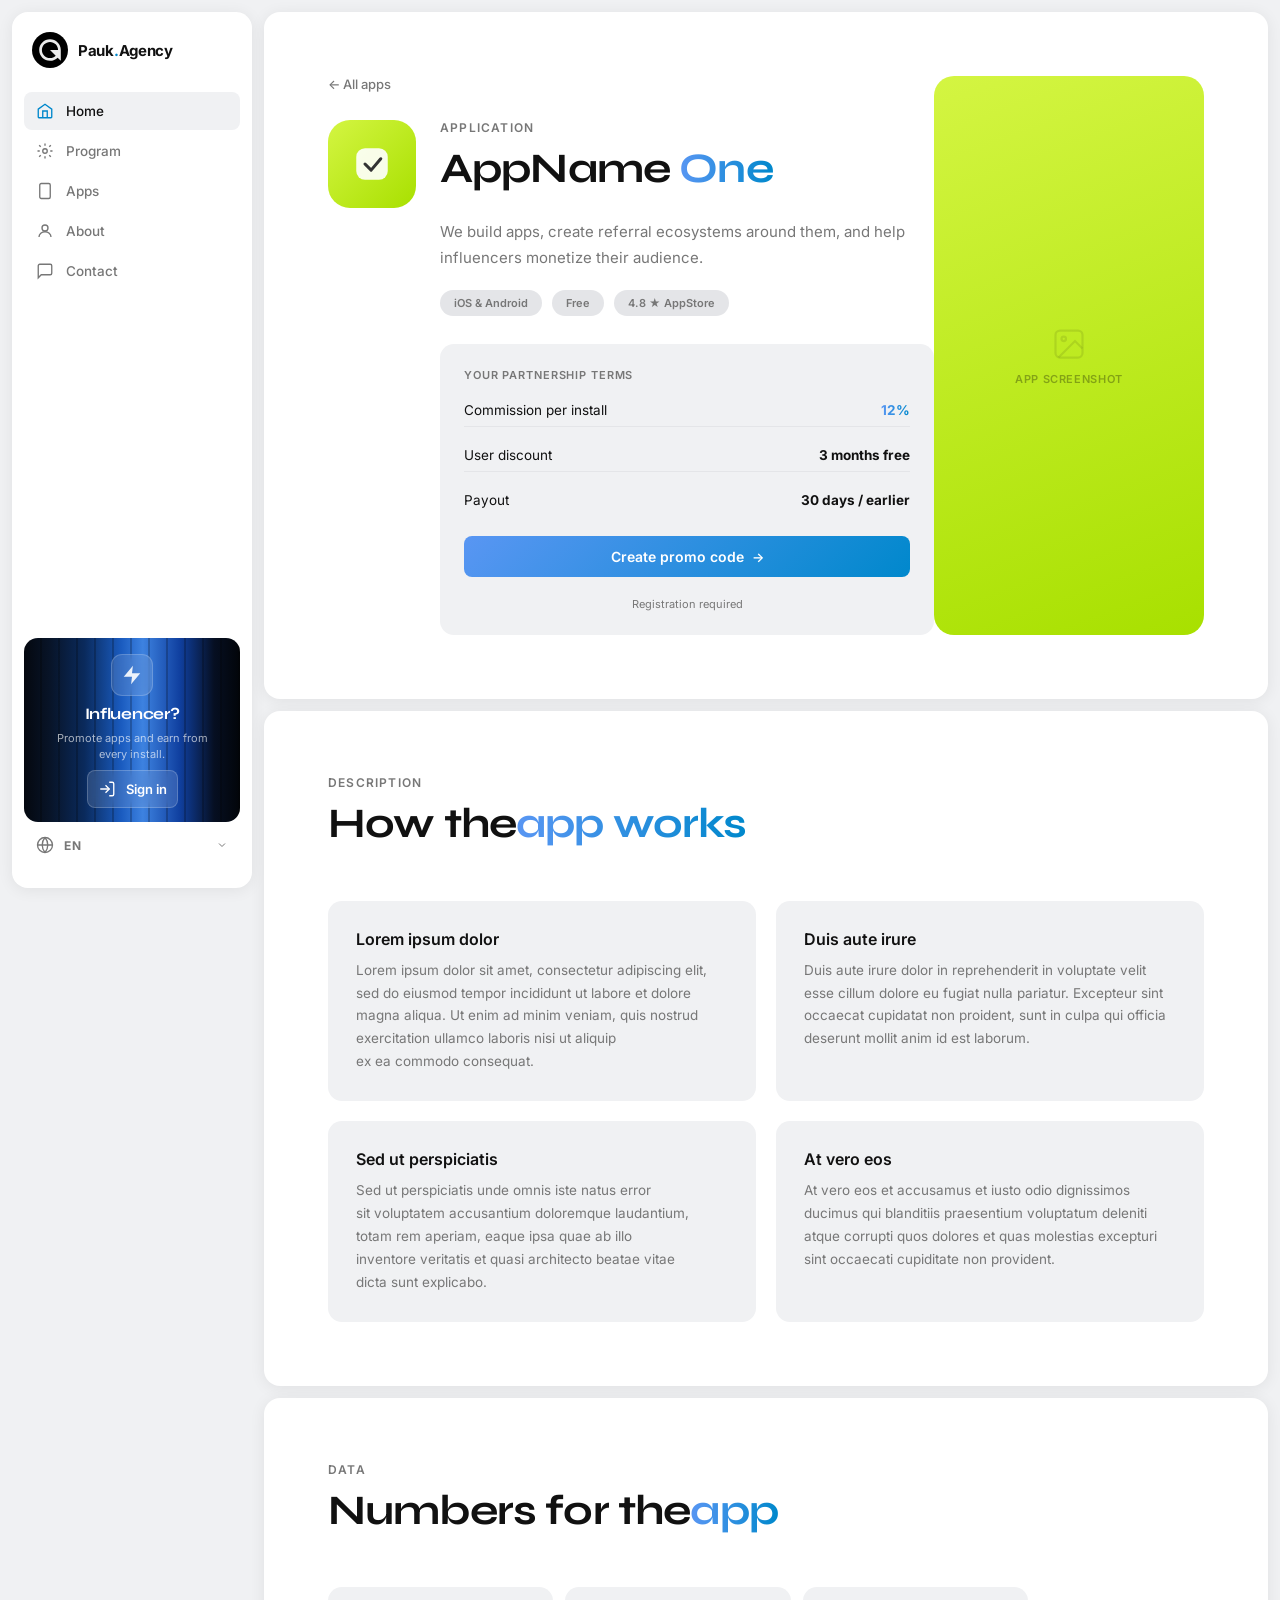
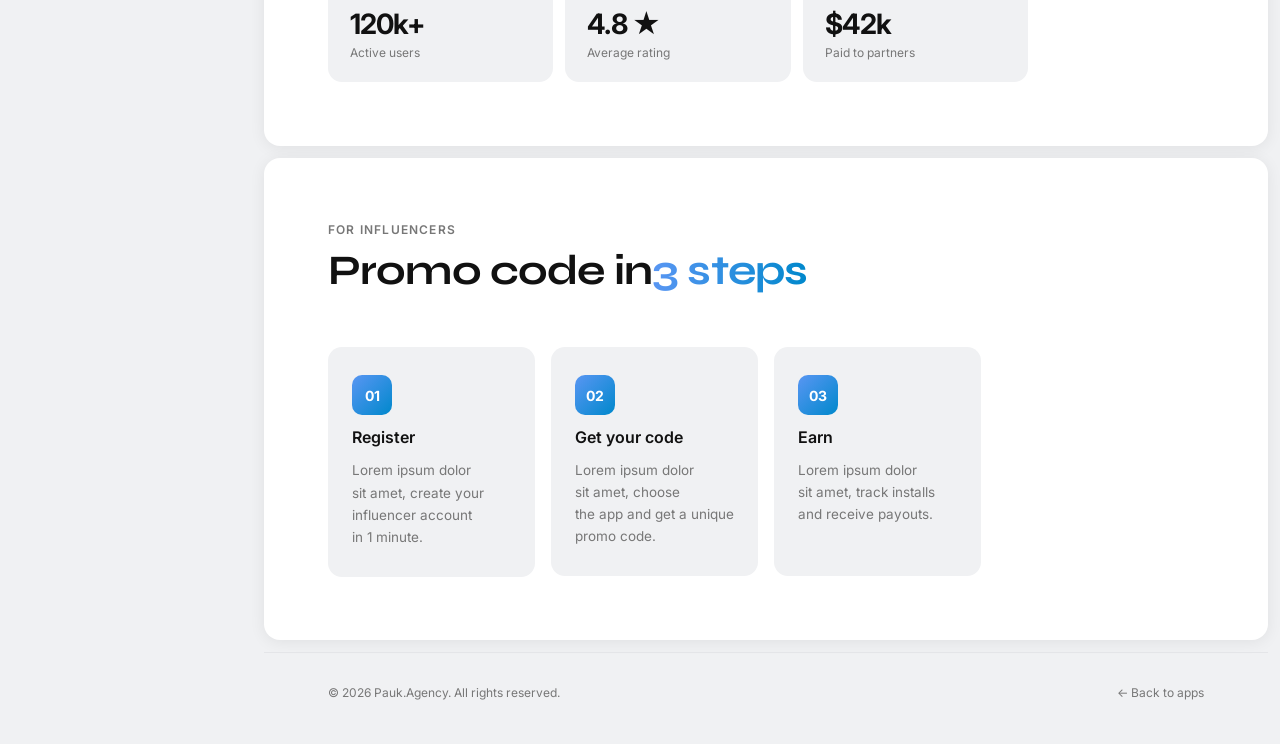
==== commit c0c96551: "fix: promo-block width locked to text column width" ====
--- a/pages/app-detail.html
+++ b/pages/app-detail.html
@@ -25,7 +25,7 @@
             <div class="app-detail-icon" style="background:linear-gradient(135deg,#d4f542,#a8e000);">
               <svg viewBox="0 0 64 64" fill="none"><rect x="14" y="14" width="36" height="36" rx="10" fill="white" opacity=".9"/><path d="M24 32l7 7 11-13" stroke="#333" stroke-width="3.5" stroke-linecap="round" stroke-linejoin="round"/></svg>
             </div>
-            <div>
+            <div class="app-detail-hero__text">
               <p class="section__eyebrow" data-i18n="app_detail_eyebrow">Приложение</p>
               <h1 class="section__title">AppName <span class="accent-gradient">One</span></h1>
               <p class="app-detail-hero__desc" data-i18n="hero_sub">Lorem ipsum dolor sit amet, consectetur adipiscing elit, sed do eiusmod tempor incididunt ut labore et dolore magna aliqua. Ut enim ad minim veniam, quis nostrud exercitation.</p>
@@ -34,24 +34,24 @@
                 <span class="badge" style="padding:6px 14px;" data-i18n="app_detail_badge2">Бесплатно</span>
                 <span class="badge" style="padding:6px 14px;" data-i18n="app_detail_badge3">4.8 ★ AppStore</span>
               </div>
+              <div class="promo-block">
+                <p class="promo-block__label" data-i18n="promo_block_label">Ваши условия партнёрства</p>
+                <div class="promo-block__row">
+                  <span data-i18n="promo_commission_label">Комиссия за установку</span>
+                  <strong class="accent-gradient" data-i18n="promo_commission_val">12%</strong>
+                </div>
+                <div class="promo-block__row">
+                  <span data-i18n="promo_discount_label">Скидка пользователю</span>
+                  <strong data-i18n="promo_discount_val">3 мес. бесплатно</strong>
+                </div>
+                <div class="promo-block__row">
+                  <span data-i18n="promo_payout_label">Выплата</span>
+                  <strong data-i18n="promo_payout_val">30 дней / раньше</strong>
+                </div>
+                <a href="login.html" class="btn btn--primary" style="width:100%;justify-content:center;margin-top:8px;" data-i18n="btn_create_promo">Создать промокод →</a>
+                <p style="font-size:11px;color:var(--clr-text-muted);text-align:center;margin-top:8px;" data-i18n="promo_need_reg">Необходима регистрация</p>
+              </div>
             </div>
-          </div>
-          <div class="promo-block">
-            <p class="promo-block__label" data-i18n="promo_block_label">Ваши условия партнёрства</p>
-            <div class="promo-block__row">
-              <span data-i18n="promo_commission_label">Комиссия за установку</span>
-              <strong class="accent-gradient" data-i18n="promo_commission_val">12%</strong>
-            </div>
-            <div class="promo-block__row">
-              <span data-i18n="promo_discount_label">Скидка пользователю</span>
-              <strong data-i18n="promo_discount_val">3 мес. бесплатно</strong>
-            </div>
-            <div class="promo-block__row">
-              <span data-i18n="promo_payout_label">Выплата</span>
-              <strong data-i18n="promo_payout_val">30 дней / раньше</strong>
-            </div>
-            <a href="login.html" class="btn btn--primary" style="width:100%;justify-content:center;margin-top:8px;" data-i18n="btn_create_promo">Создать промокод →</a>
-            <p style="font-size:11px;color:var(--clr-text-muted);text-align:center;margin-top:8px;" data-i18n="promo_need_reg">Необходима регистрация</p>
           </div>
         </div>
 
--- a/css/style.css
+++ b/css/style.css
@@ -1172,7 +1172,17 @@
 
 .app-detail-hero__left .back-link { margin-bottom: 0; }
 
-.app-detail-hero__left .promo-block { margin-left: calc(88px + 24px); }
+.app-detail-hero__text {
+  flex: 1;
+  min-width: 0;
+  display: flex;
+  flex-direction: column;
+  gap: 0;
+}
+
+.app-detail-hero__text .promo-block {
+  margin-top: 28px;
+}
 
 .app-detail-hero__inner {
   display: grid;
@@ -1191,7 +1201,6 @@
   display: flex;
   flex-direction: column;
   gap: 28px;
-  padding-right: 48px;
 }
 
 .app-detail-hero__top {
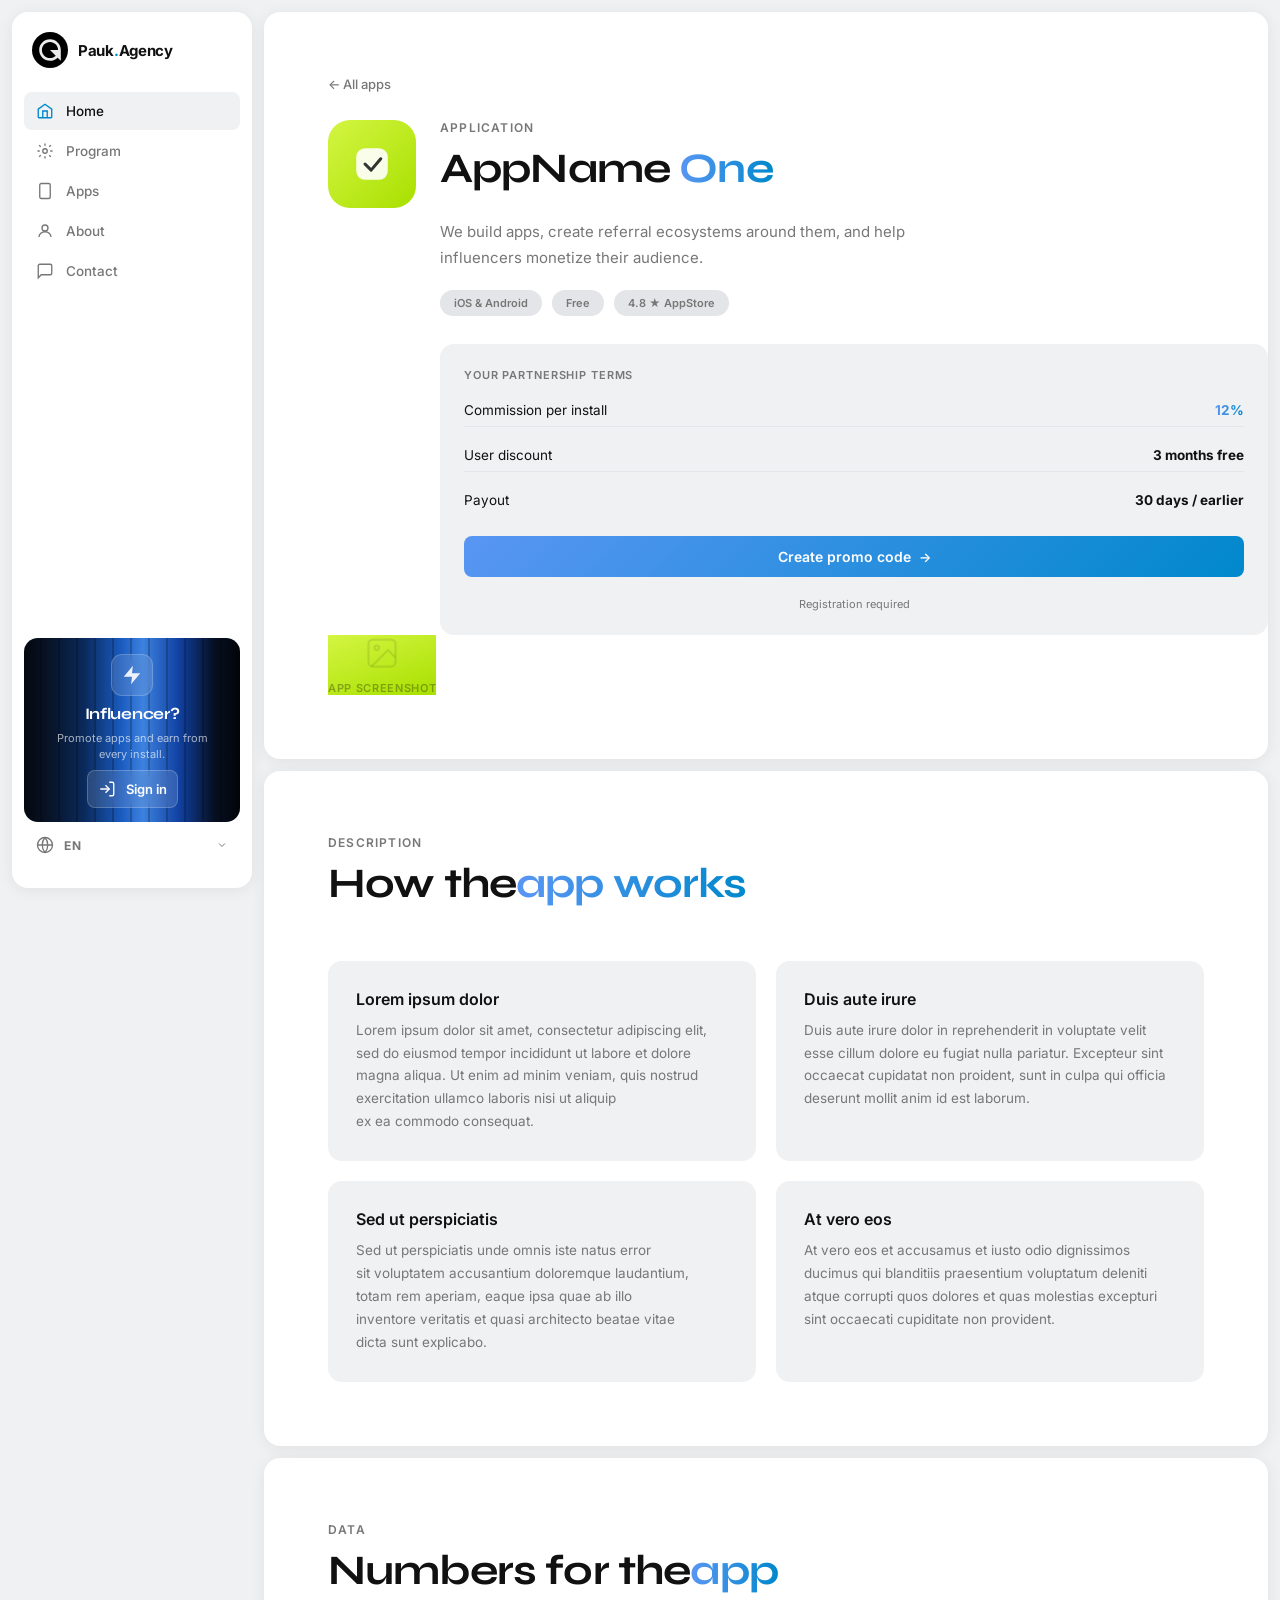
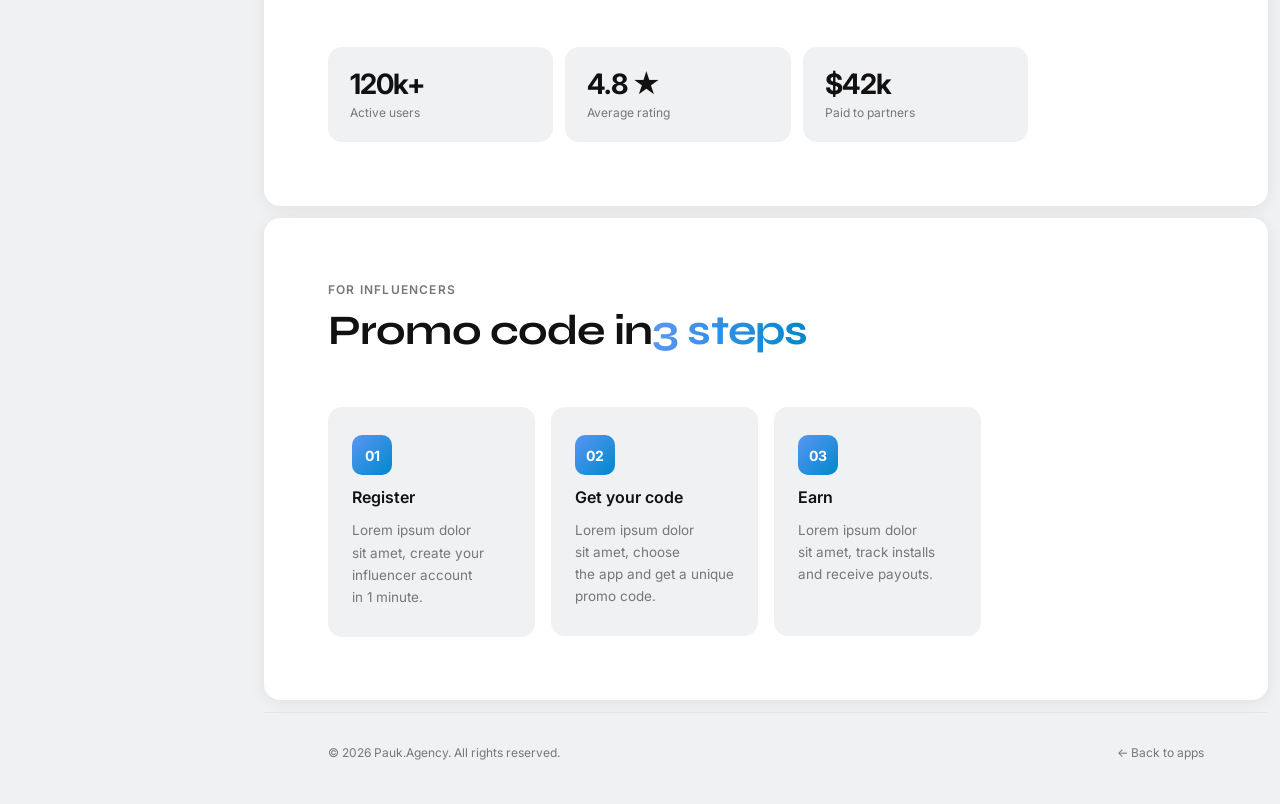
==== commit 49faf631: "fix: image absolutely positioned on card — guaranteed equal 64px top/bottom/right" ====
--- a/pages/app-detail.html
+++ b/pages/app-detail.html
@@ -54,13 +54,13 @@
             </div>
           </div>
         </div>
+      </div>
 
-        <div class="app-detail-hero__visual">
-          <div class="app-detail-hero__img">
-            <div class="app-detail-hero__img-placeholder">
-              <svg viewBox="0 0 24 24" fill="none" stroke="currentColor" stroke-width="1.5"><rect x="3" y="3" width="18" height="18" rx="3"/><circle cx="8.5" cy="8.5" r="1.5"/><path d="M21 15l-5-5L5 21"/></svg>
-              <span>App Screenshot</span>
-            </div>
+      <div class="app-detail-hero__visual">
+        <div class="app-detail-hero__img">
+          <div class="app-detail-hero__img-placeholder">
+            <svg viewBox="0 0 24 24" fill="none" stroke="currentColor" stroke-width="1.5"><rect x="3" y="3" width="18" height="18" rx="3"/><circle cx="8.5" cy="8.5" r="1.5"/><path d="M21 15l-5-5L5 21"/></svg>
+            <span>App Screenshot</span>
           </div>
         </div>
       </div>
--- a/css/style.css
+++ b/css/style.css
@@ -1221,24 +1221,9 @@
 
 .app-detail-icon svg { width: 56px; height: 56px; }
 
-.app-detail-hero__img {
-  width: 270px;
-  flex-shrink: 0;
-  border-radius: 20px;
-  overflow: hidden;
-  display: flex;
-  flex-direction: column;
-}
-
-.app-detail-hero__img img {
+.app-detail-hero__img-placeholder {
   width: 100%;
   height: 100%;
-  object-fit: cover;
-  display: block;
-}
-
-.app-detail-hero__img-placeholder {
-  flex: 1;
   display: flex;
   flex-direction: column;
   align-items: center;
@@ -1562,7 +1547,8 @@
   .benefits-grid { grid-template-columns: repeat(2, 1fr); }
   .apps-catalog { grid-template-columns: repeat(2, 1fr); }
   .app-detail-hero__inner { grid-template-columns: 1fr; gap: 28px; }
-  .app-detail-hero { padding-right: 48px; }
+  .app-detail-hero { padding-right: 64px; }
+  .app-detail-hero { padding-right: 64px; }
   .app-detail-hero__visual { display: none; }
   .auth-section { grid-template-columns: 1fr; }
 }
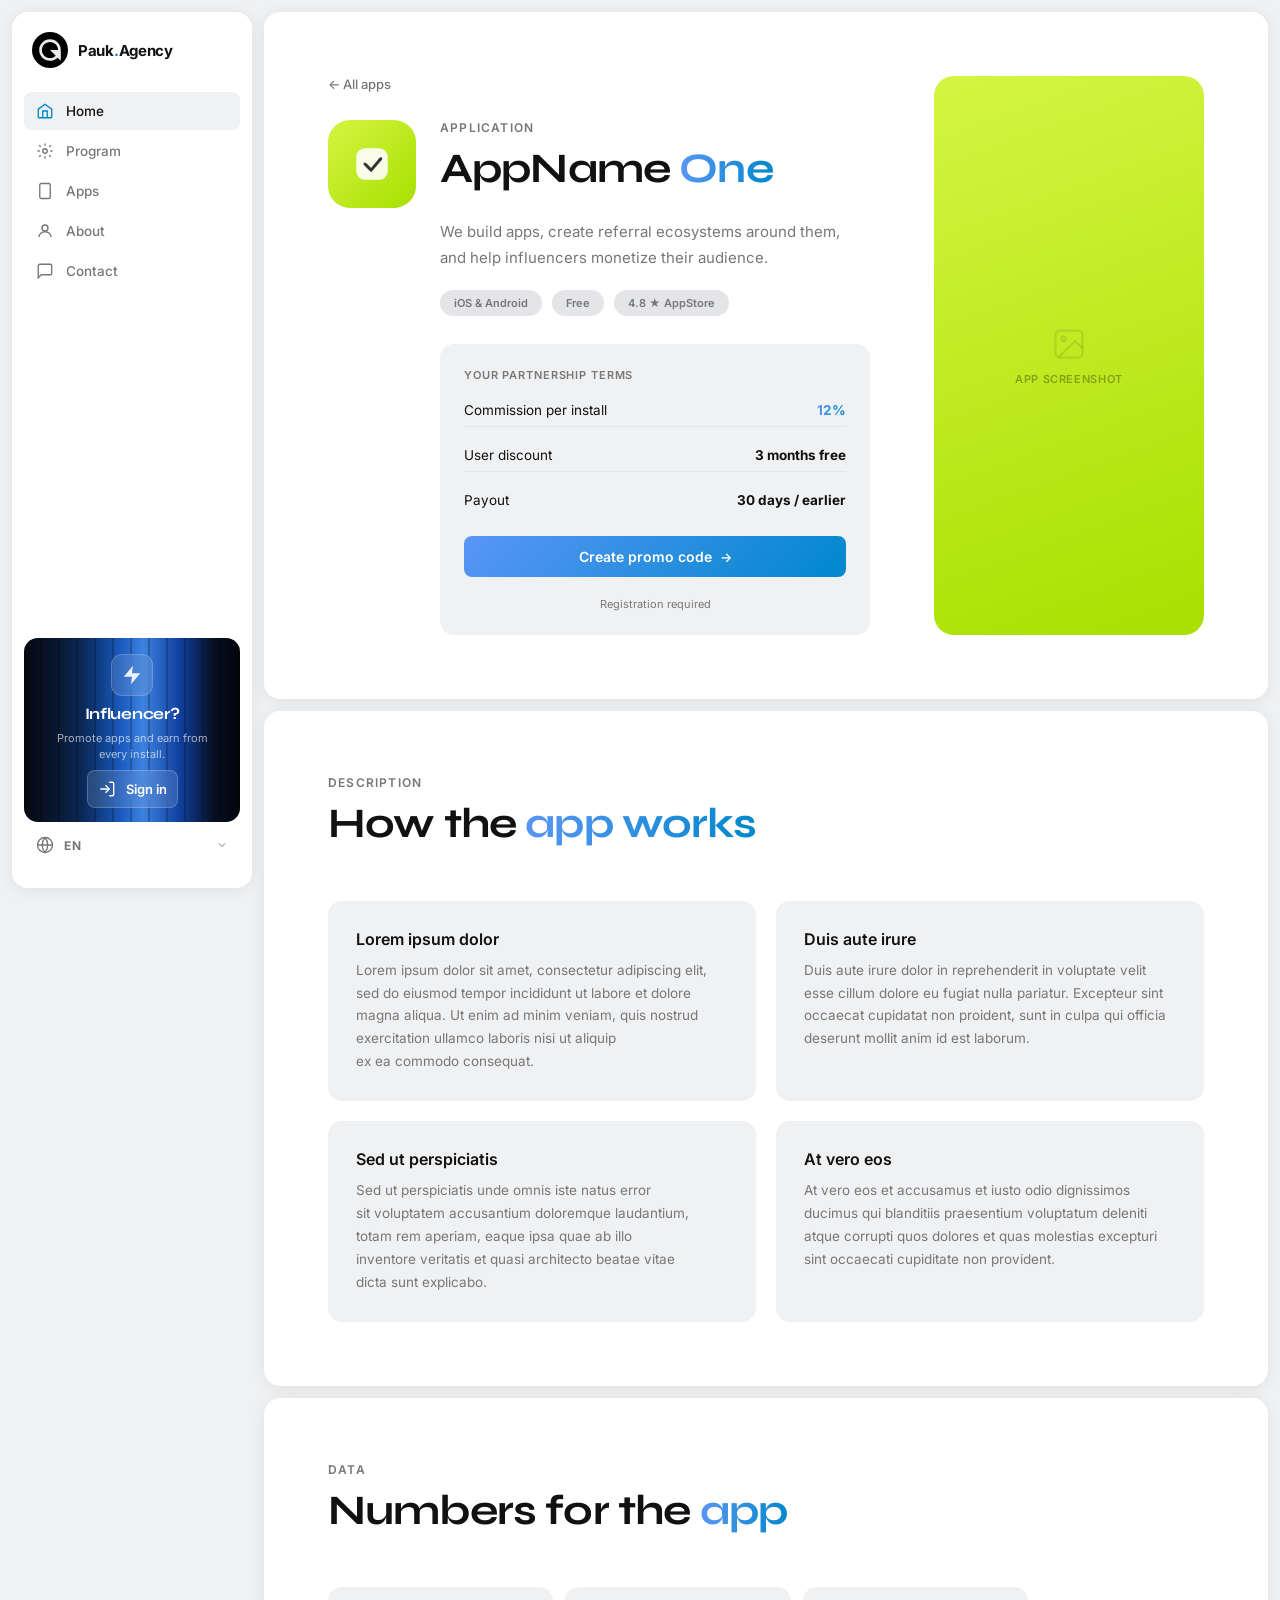
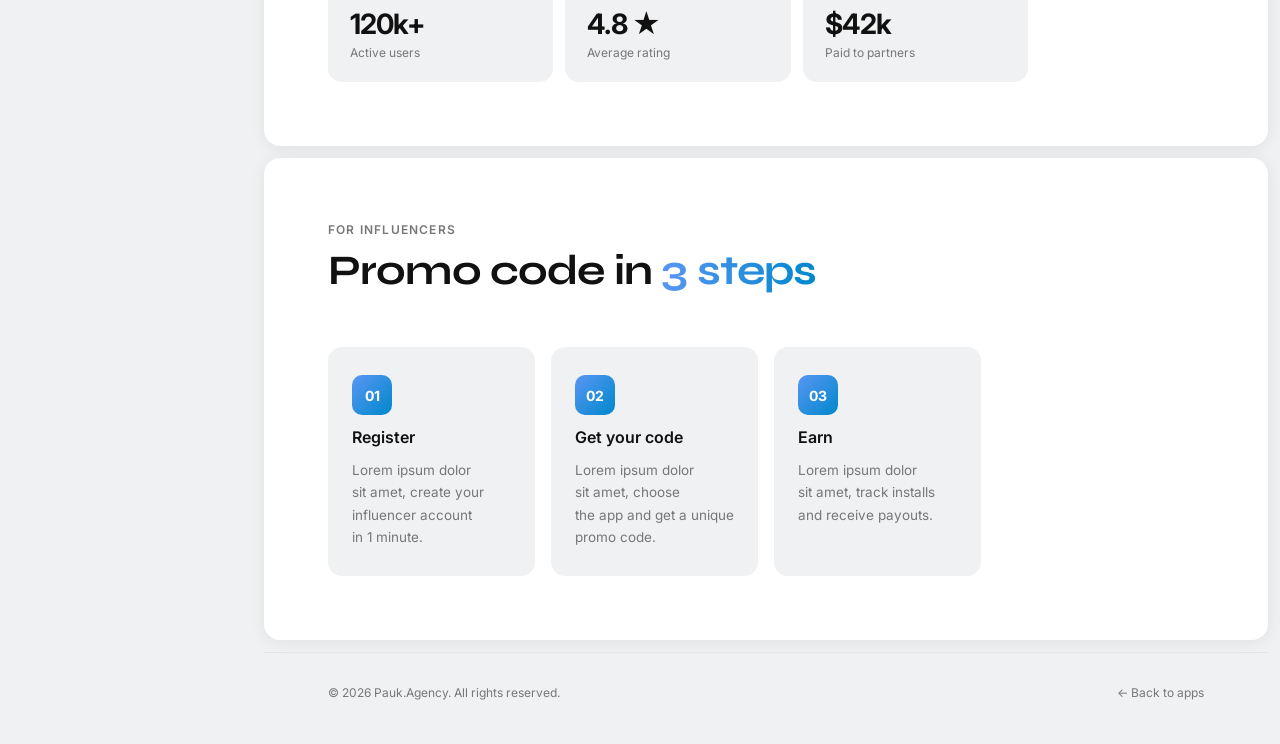
==== commit 32c73a17: "feat: two images side-by-side centered on tablet, one on mobile" ====
--- a/pages/app-detail.html
+++ b/pages/app-detail.html
@@ -58,6 +58,12 @@
 
       <div class="app-detail-hero__visual">
         <div class="app-detail-hero__img">
+          <div class="app-detail-hero__img-placeholder">
+            <svg viewBox="0 0 24 24" fill="none" stroke="currentColor" stroke-width="1.5"><rect x="3" y="3" width="18" height="18" rx="3"/><circle cx="8.5" cy="8.5" r="1.5"/><path d="M21 15l-5-5L5 21"/></svg>
+            <span>App Screenshot</span>
+          </div>
+        </div>
+        <div class="app-detail-hero__img app-detail-hero__img--second">
           <div class="app-detail-hero__img-placeholder">
             <svg viewBox="0 0 24 24" fill="none" stroke="currentColor" stroke-width="1.5"><rect x="3" y="3" width="18" height="18" rx="3"/><circle cx="8.5" cy="8.5" r="1.5"/><path d="M21 15l-5-5L5 21"/></svg>
             <span>App Screenshot</span>
--- a/css/style.css
+++ b/css/style.css
@@ -1168,7 +1168,27 @@
 }
 .back-link:hover { color: var(--clr-text); }
 
-.app-detail-hero { padding-right: 0; }
+.app-detail-hero {
+  position: relative;
+  padding-right: calc(270px + 64px + 64px);
+}
+
+.app-detail-hero__visual {
+  position: absolute;
+  top: 64px;
+  right: 64px;
+  bottom: 64px;
+  width: 270px;
+  border-radius: 20px;
+  overflow: hidden;
+}
+
+.app-detail-hero__img {
+  width: 100%;
+  height: 100%;
+}
+
+.app-detail-hero__img--second { display: none; }
 
 .app-detail-hero__left .back-link { margin-bottom: 0; }
 
@@ -1182,19 +1202,6 @@
 
 .app-detail-hero__text .promo-block {
   margin-top: 28px;
-}
-
-.app-detail-hero__inner {
-  display: grid;
-  grid-template-columns: minmax(0, 1fr) auto;
-  gap: 0;
-  align-items: stretch;
-}
-
-.app-detail-hero__visual {
-  display: flex;
-  align-items: stretch;
-  padding: 0 64px 0 0;
 }
 
 .app-detail-hero__left {
@@ -1501,6 +1508,15 @@
 ::-webkit-scrollbar { width: 6px; }
 ::-webkit-scrollbar-track { background: transparent; }
 ::-webkit-scrollbar-thumb { background: var(--clr-border); border-radius: 3px; }
+
+/* ============================================================
+   WIDE SCREEN CENTERING (>1700px)
+   ============================================================ */
+@media (min-width: 1724px) {
+  .sidebar {
+    left: calc((100vw - 1700px) / 2 + 12px);
+  }
+}
 
 /* ============================================================
    RESPONSIVE
@@ -1546,10 +1562,28 @@
   .steps { grid-template-columns: repeat(2, 1fr); }
   .benefits-grid { grid-template-columns: repeat(2, 1fr); }
   .apps-catalog { grid-template-columns: repeat(2, 1fr); }
-  .app-detail-hero__inner { grid-template-columns: 1fr; gap: 28px; }
   .app-detail-hero { padding-right: 64px; }
-  .app-detail-hero { padding-right: 64px; }
-  .app-detail-hero__visual { display: none; }
+  .app-detail-hero__visual {
+    position: relative;
+    top: auto;
+    right: auto;
+    bottom: auto;
+    display: flex;
+    gap: 16px;
+    justify-content: center;
+    align-items: flex-start;
+    width: 100%;
+    height: auto;
+    margin-top: 32px;
+  }
+  .app-detail-hero__img {
+    width: 220px;
+    height: 440px;
+    flex-shrink: 0;
+    border-radius: 20px;
+    overflow: hidden;
+  }
+  .app-detail-hero__img--second { display: block; }
   .auth-section { grid-template-columns: 1fr; }
 }
 
@@ -1566,6 +1600,19 @@
 @media (max-width: 720px) {
   .section { padding: 40px 24px; }
   .footer { padding: 24px; flex-direction: column; gap: 6px; text-align: center; }
+  .app-detail-hero__visual {
+    display: block;
+    width: 100%;
+    height: auto;
+  }
+  .app-detail-hero__img {
+    width: 100%;
+    height: auto;
+    aspect-ratio: 270 / 550;
+    border-radius: 20px;
+    overflow: hidden;
+  }
+  .app-detail-hero__img--second { display: none; }
   .steps { grid-template-columns: 1fr; }
   .benefits-grid { grid-template-columns: 1fr; }
   .hero__stats { grid-template-columns: repeat(2, 1fr); }
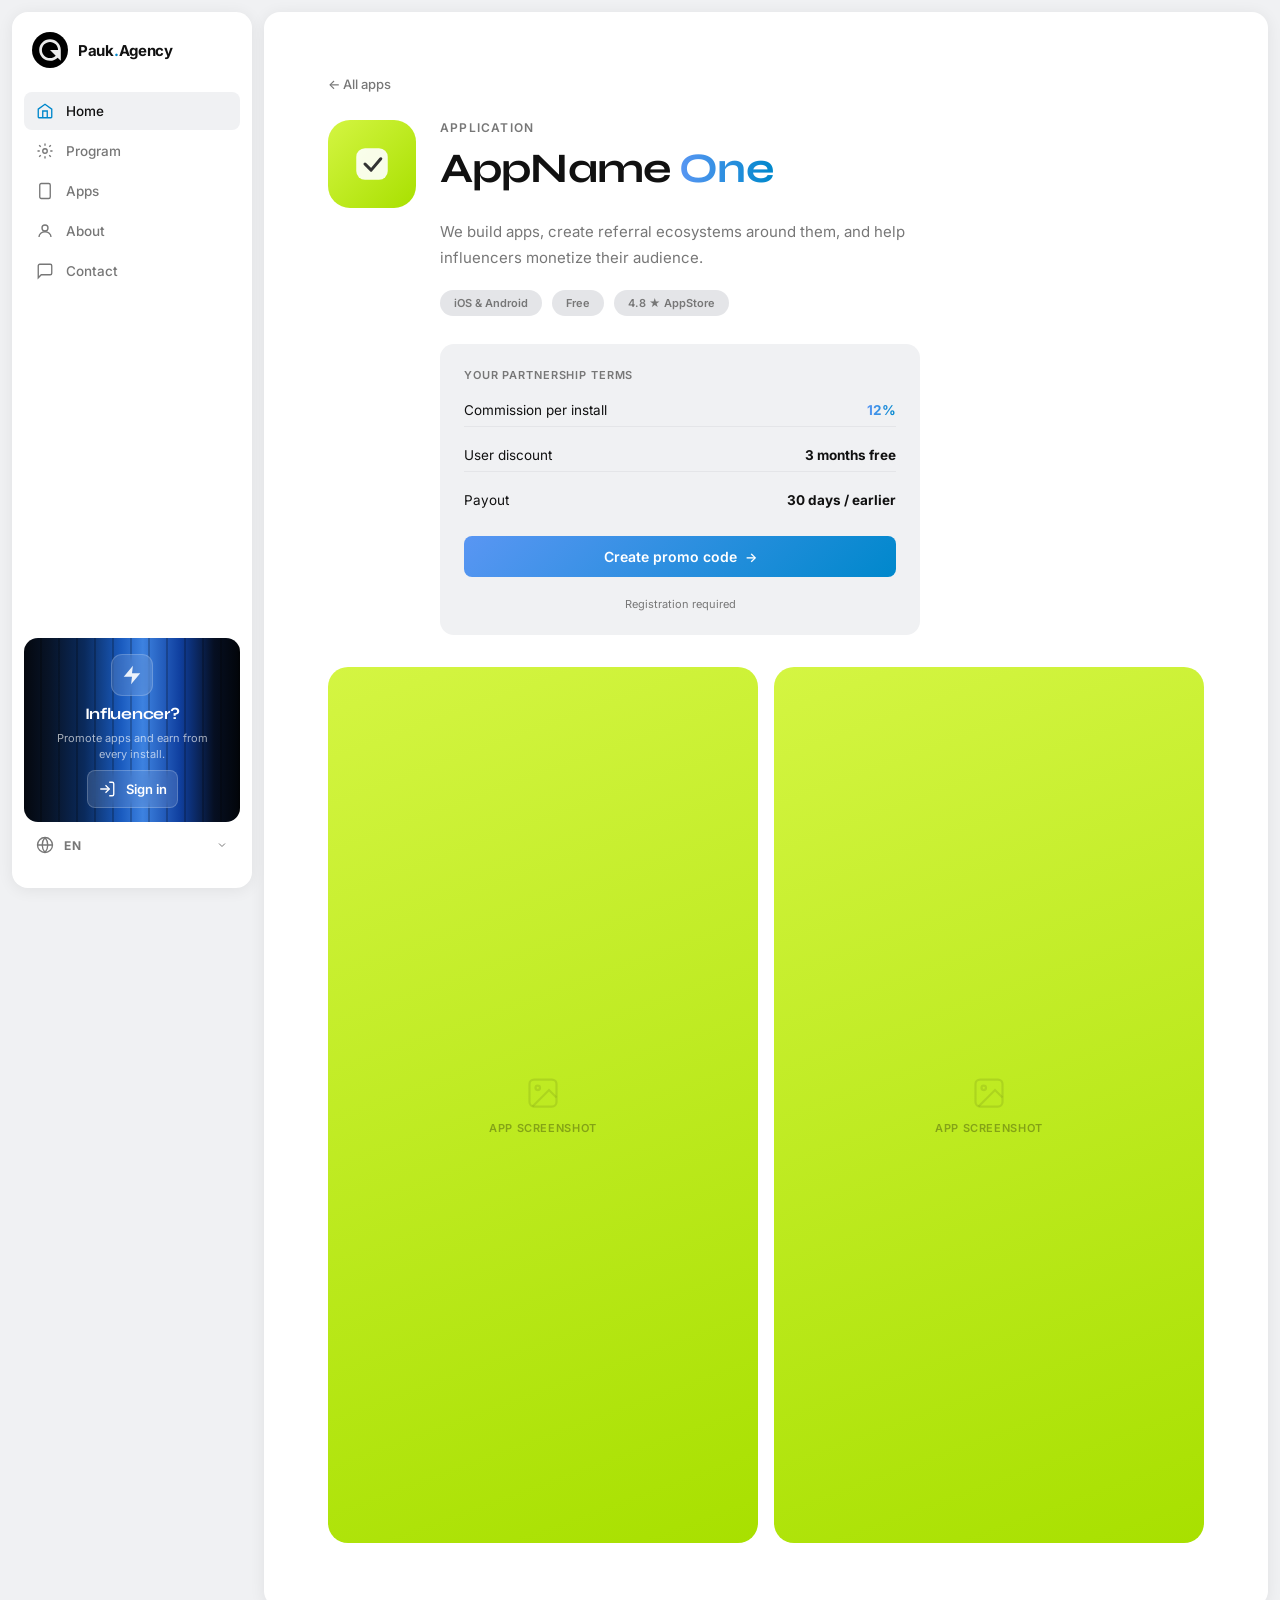
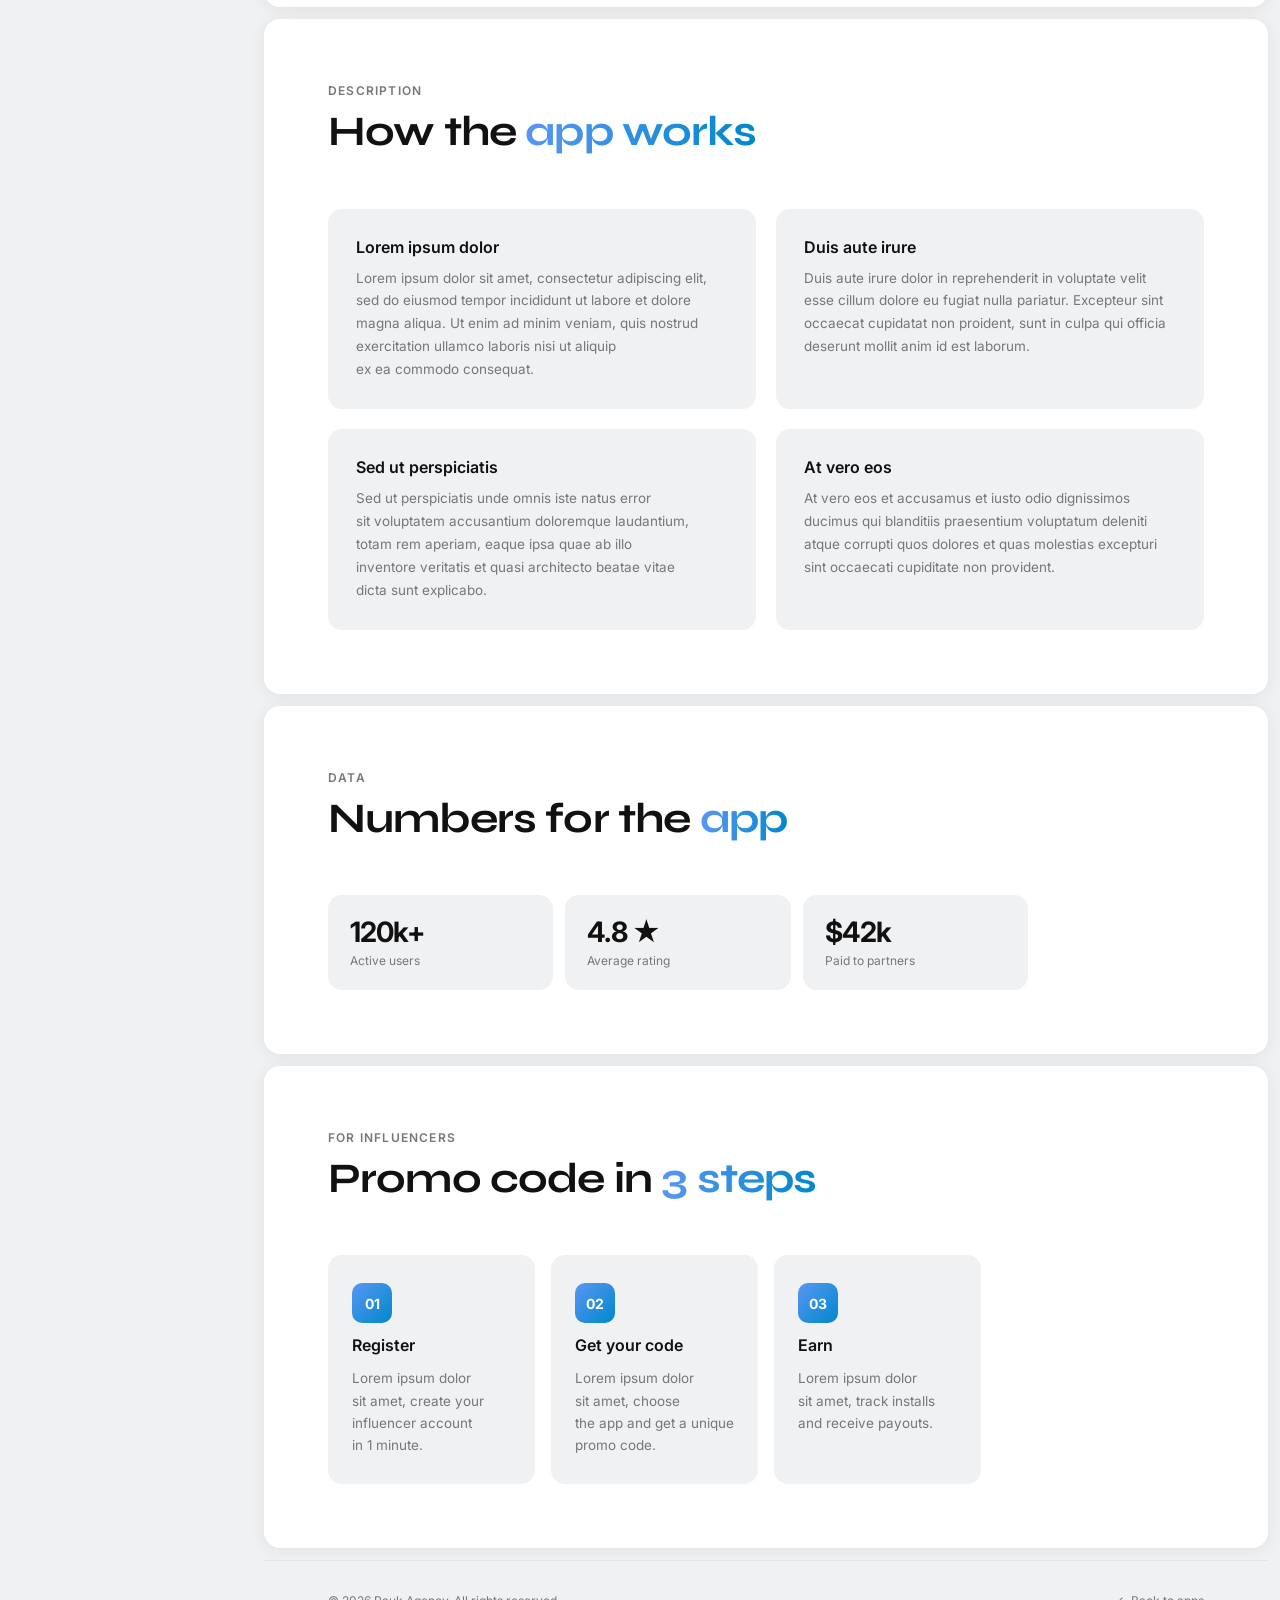
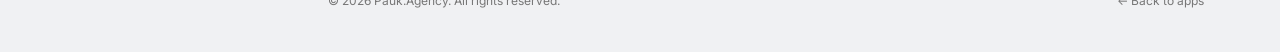
==== commit 8e8a36a3: "fix: add safe-area-inset-bottom for iOS Safari bottom bar" ====
--- a/pages/app-detail.html
+++ b/pages/app-detail.html
@@ -2,7 +2,7 @@
 <html lang="ru">
 <head>
   <meta charset="UTF-8" />
-  <meta name="viewport" content="width=device-width, initial-scale=1.0" />
+  <meta name="viewport" content="width=device-width, initial-scale=1.0, viewport-fit=cover" />
   <title>AppName One — Pauk.Agency</title>
   <link rel="stylesheet" href="../css/style.css" />
   <link href="https://fonts.googleapis.com/css2?family=Inter:wght@300;400;500;600;700&family=Syne:wght@600;700;800&display=swap" rel="stylesheet" />
--- a/css/style.css
+++ b/css/style.css
@@ -1170,7 +1170,7 @@
 
 .app-detail-hero {
   position: relative;
-  padding-right: calc(270px + 64px + 64px);
+  padding-right: calc(270px * 2 + 16px + 64px + 64px);
 }
 
 .app-detail-hero__visual {
@@ -1178,17 +1178,21 @@
   top: 64px;
   right: 64px;
   bottom: 64px;
-  width: 270px;
+  width: calc(270px * 2 + 16px);
+  display: flex;
+  gap: 16px;
+  border-radius: 0;
+  overflow: visible;
+}
+
+.app-detail-hero__img {
+  flex: 1;
+  min-width: 0;
   border-radius: 20px;
   overflow: hidden;
 }
 
-.app-detail-hero__img {
-  width: 100%;
-  height: 100%;
-}
-
-.app-detail-hero__img--second { display: none; }
+.app-detail-hero__img--second { display: block; }
 
 .app-detail-hero__left .back-link { margin-bottom: 0; }
 
@@ -1202,6 +1206,7 @@
 
 .app-detail-hero__text .promo-block {
   margin-top: 28px;
+  max-width: 480px;
 }
 
 .app-detail-hero__left {
@@ -1554,14 +1559,10 @@
   .btn-login { padding: 12px 14px; font-size: 14px; border-radius: 12px; }
   .sidebar__nav { flex: 0 0 auto; }
   .sidebar__lang { margin-bottom: 20px; }
-  .sidebar { padding-bottom: 0; }
-}
-
-@media (max-width: 1200px) {
-  .section { padding: 64px 48px; }
-  .steps { grid-template-columns: repeat(2, 1fr); }
-  .benefits-grid { grid-template-columns: repeat(2, 1fr); }
-  .apps-catalog { grid-template-columns: repeat(2, 1fr); }
+  .sidebar { padding-bottom: max(20px, env(safe-area-inset-bottom)); }
+}
+
+@media (max-width: 1400px) {
   .app-detail-hero { padding-right: 64px; }
   .app-detail-hero__visual {
     position: relative;
@@ -1578,12 +1579,20 @@
   }
   .app-detail-hero__img {
     width: 220px;
-    height: 440px;
+    height: auto;
+    aspect-ratio: 270 / 550;
     flex-shrink: 0;
     border-radius: 20px;
     overflow: hidden;
   }
   .app-detail-hero__img--second { display: block; }
+}
+
+@media (max-width: 1200px) {
+  .section { padding: 64px 48px; }
+  .steps { grid-template-columns: repeat(2, 1fr); }
+  .benefits-grid { grid-template-columns: repeat(2, 1fr); }
+  .apps-catalog { grid-template-columns: repeat(2, 1fr); }
   .auth-section { grid-template-columns: 1fr; }
 }
 
@@ -1594,6 +1603,7 @@
   .contact-block { grid-template-columns: 1fr; gap: 40px; }
   .apps-catalog { grid-template-columns: 1fr; }
   .app-detail-hero__top { flex-direction: column; }
+  .app-detail-hero__text { width: 100%; }
   .app-detail-features { grid-template-columns: 1fr; }
 }
 
@@ -1601,18 +1611,19 @@
   .section { padding: 40px 24px; }
   .footer { padding: 24px; flex-direction: column; gap: 6px; text-align: center; }
   .app-detail-hero__visual {
-    display: block;
+    display: flex;
     width: 100%;
     height: auto;
   }
   .app-detail-hero__img {
-    width: 100%;
+    flex: 1;
     height: auto;
+    width: auto;
     aspect-ratio: 270 / 550;
     border-radius: 20px;
     overflow: hidden;
   }
-  .app-detail-hero__img--second { display: none; }
+  .app-detail-hero__img--second { display: block; }
   .steps { grid-template-columns: 1fr; }
   .benefits-grid { grid-template-columns: 1fr; }
   .hero__stats { grid-template-columns: repeat(2, 1fr); }
